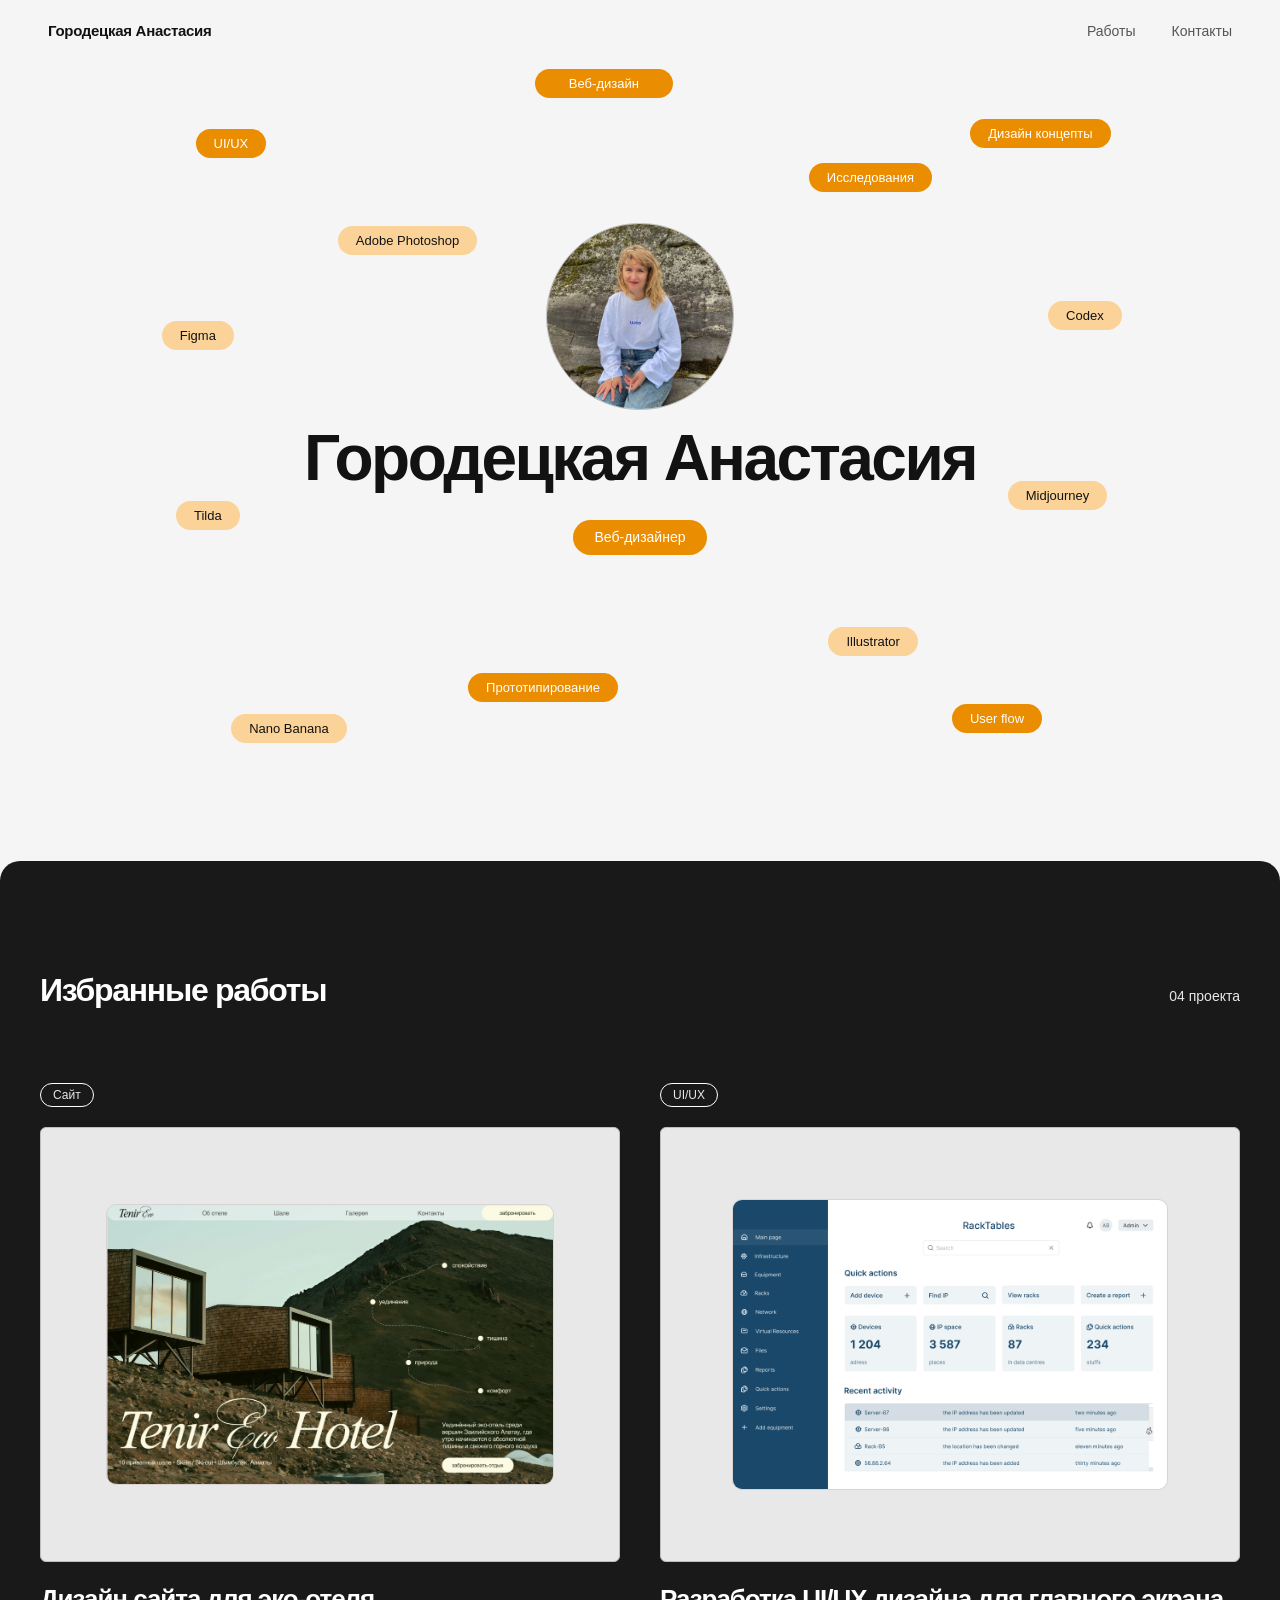
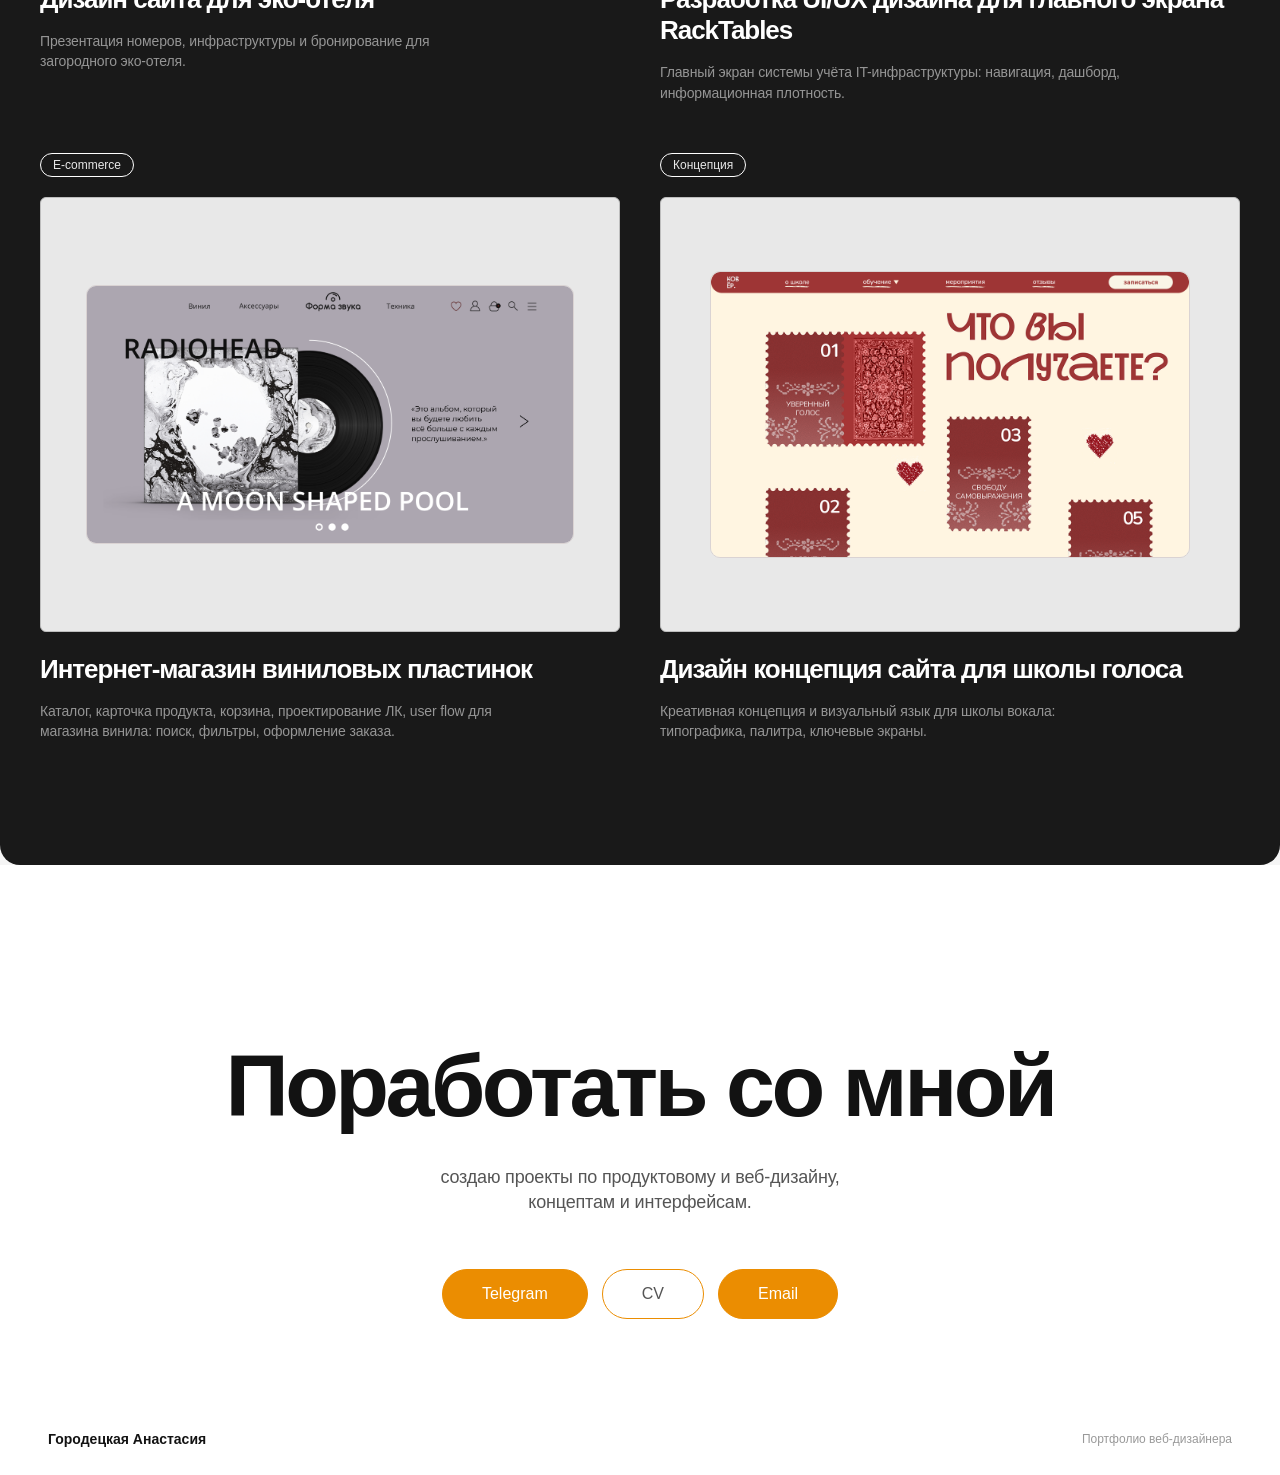
==== index.html @ a7605917 "Add files via upload" ====
<!doctype html>
<html lang="ru">
<head>
<meta charset="utf-8"><meta name="viewport" content="width=device-width,initial-scale=1">
<title>Городецкая Анастасия — веб-дизайнер</title>
<meta name="description" content="Портфолио Анастасии Городецкой: веб-дизайн, UI/UX, концепции сайтов и интерфейсов.">
<meta name="theme-color" content="#f5f5f5">
<link rel="stylesheet" href="styles.css"><script src="script.js" defer></script>
</head>
<body>
<a class="skip" href="#works">К работам</a>
<header><a class="brand" href="#home">Городецкая Анастасия</a><nav aria-label="Основная навигация"><a href="#works">Работы</a><a href="#contacts">Контакты</a></nav></header>
<main>
<section class="hero" id="home" aria-labelledby="name">
<div class="hero-background"><picture><source media="(max-width:640px)" srcset="assets/hero-mobile.svg"><img src="assets/029bd.svg" alt=""></picture></div>
<div class="skills" aria-label="Навыки и инструменты">
<span style="--x:15.28%;--y:8.5%">UI/UX</span><span style="--x:63.19%;--y:12.75%">Исследования</span><span style="--x:75.8%;--y:7.25%">Дизайн концепты</span><span style="--x:41.77%;--y:1.04%;--w:138.48px">Веб-дизайн</span>
<span class="light" style="--x:12.64%;--y:32.5%">Figma</span><span class="light" style="--x:13.75%;--y:55%">Tilda</span><span class="light" style="--x:81.88%;--y:30%">Codex</span><span class="light" style="--x:78.73%;--y:52.5%">Midjourney</span><span class="light" style="--x:18.06%;--y:81.63%">Nano Banana</span><span style="--x:36.57%;--y:76.5%">Прототипирование</span><span style="--x:74.37%;--y:80.38%">User flow</span><span class="light" style="--x:26.39%;--y:20.63%">Adobe Photoshop</span><span class="light" style="--x:64.72%;--y:70.75%">Illustrator</span>
</div>
<div class="intro"><img class="portrait" src="assets/0575a.png" alt="Анастасия Городецкая" width="187" height="187" fetchpriority="high"><h1 id="name">Городецкая Анастасия</h1><span class="role">Веб-дизайнер</span></div>
</section>
<section class="works" id="works" aria-labelledby="works-title"><div class="container">
<div class="section-heading reveal"><h2 id="works-title">Избранные работы</h2><span>04 проекта</span></div>
<div class="projects">
<article class="project reveal"><span class="category">Сайт</span><a class="cover" href="eco-hotel.html" aria-label="Открыть кейс: Дизайн сайта для эко-отеля"><div class="mockup hotel" data-node-id="11:5"><img src="assets/cf2d6.png" alt="Дизайн сайта Tenir Eco Hotel" loading="lazy"></div></a><h3><a href="eco-hotel.html">Дизайн сайта для эко-отеля</a></h3><p>Презентация номеров, инфраструктуры и бронирование для загородного эко-отеля.</p></article>
<article class="project reveal"><span class="category">UI/UX</span><a class="cover" href="racktables.html" aria-label="Кейс RackTables"><div class="mockup rack" data-node-id="5:6418"><img src="assets/fdb57.png" alt="Интерфейс системы RackTables" loading="lazy"></div></a><h3><a href="racktables.html">Разработка UI/UX дизайна для главного экрана RackTables</a></h3><p>Главный экран системы учёта IT-инфраструктуры: навигация, дашборд, информационная плотность.</p></article>
<article class="project reveal"><span class="category">E-commerce</span><div class="cover"><div class="mockup vinyl" data-node-id="14:7"><img src="assets/27bcb.png" alt="Интернет-магазин винила, альбом Radiohead" loading="lazy"></div></div><h3>Интернет-магазин виниловых пластинок</h3><p>Каталог, карточка продукта, корзина, проектирование ЛК, user flow для магазина винила: поиск, фильтры, оформление заказа.</p></article>
<article class="project reveal"><span class="category">Концепция</span><div class="cover"><div class="mockup voice" data-node-id="9:4"><img src="assets/086f3.png" alt="Концепция сайта школы вокала" loading="lazy"></div></div><h3>Дизайн концепция сайта для школы голоса</h3><p>Креативная концепция и визуальный язык для школы вокала: типографика, палитра, ключевые экраны.</p></article>
</div></div></section>
<section class="contact" id="contacts" aria-labelledby="contact-title"><div class="reveal"><h2 id="contact-title">Поработать со мной</h2><p>создаю проекты по продуктовому и веб-дизайну,<br> концептам и интерфейсам.</p><div class="contact-buttons"><a class="button" href="https://t.me/anastasieeeeeeee" target="_blank" rel="noopener noreferrer"><span>Telegram</span></a><button class="button outline" disabled title="Резюме скоро появится" aria-label="CV — скоро появится">CV</button><a class="button" href="mailto:gorodeckayaanastasiya@gmail.com"><span>Email</span></a></div></div></section>
</main>
<footer><a class="brand" href="#home">Городецкая Анастасия</a><span>Портфолио веб-дизайнера</span></footer>
</body></html>
---- styles.css ----
:root{--accent:#eb8d01;--ink:#121212;--ease:cubic-bezier(.22,1,.36,1)}*{box-sizing:border-box}html{scroll-behavior:smooth;scroll-padding-top:25px}body{margin:0;background:#f5f5f5;color:var(--ink);font-family:Arial,sans-serif;-webkit-font-smoothing:antialiased}a{color:inherit;text-decoration:none}button{font:inherit}header{height:61px;display:flex;align-items:center;justify-content:space-between;padding:0 48px}header .brand{font-size:15px;letter-spacing:-.3px}.brand{font-weight:700}nav{display:flex;gap:36px;color:#555;font-size:14px}nav a{position:relative;padding:8px 0}nav a:after{content:"";position:absolute;bottom:2px;left:0;width:100%;height:1px;background:var(--accent);transform:scaleX(0);transform-origin:left;transition:transform .35s var(--ease)}nav a:hover:after,nav a:focus-visible:after{transform:scaleX(1)}:focus-visible{outline:2px solid var(--accent);outline-offset:6px}.skip{position:fixed;top:-80px;left:20px;padding:12px;background:white;z-index:10}.skip:focus{top:10px}.hero{height:800px;position:relative;overflow:hidden;max-width:1920px;margin:auto}.hero-background{position:absolute;inset:0;overflow:hidden;pointer-events:none}.hero-background img{display:block;position:absolute;left:50%;transform:translateX(-50%)}.skills span{position:absolute;left:var(--x);top:var(--y);min-width:var(--w,auto);text-align:center;padding:8px 18px;border-radius:999px;background:var(--accent);color:white;font-size:13px;line-height:13px;white-space:nowrap;transition:transform .4s var(--ease)}.skills span:hover{transform:translateY(-5px) rotate(-3deg)}.skills .light{background:#fbd398;color:var(--ink)}.intro{position:absolute;top:161.86px;left:0;width:100%;text-align:center}.portrait{display:block;width:187.14px;height:187.14px;border:1px solid #bdbdbd;object-fit:cover;border-radius:50%;margin:auto}.intro h1{font-size:64px;line-height:72px;letter-spacing:-2.56px;margin:12px 20px 26px}.role{display:inline-block;background:var(--accent);color:white;padding:9px 22px;border-radius:999px;font-size:14px;line-height:17px}.works{position:relative;background:#191919;color:#fff;border-radius:20px;padding:110px 0 123px}.container{width:calc(100% - 80px);max-width:1200px;margin:auto}.section-heading{display:flex;justify-content:space-between;align-items:baseline;margin-bottom:73px}.section-heading h2{font-size:32px;line-height:39px;letter-spacing:-1.28px;margin:0}.section-heading>span{font-size:14px;color:#e8e8e8}.projects{display:grid;grid-template-columns:repeat(2,minmax(0,1fr));gap:50px 40px}.category{display:table;border:1px solid white;border-radius:999px;padding:4px 12px;font-size:12px;line-height:14px;margin-bottom:20px;color:#e8e8e8}.cover{aspect-ratio:4/3;background:#e8e8e8;border:1px solid #bdbdbd;border-radius:6px;display:flex;align-items:center;justify-content:center;overflow:hidden}.mockup{position:relative;overflow:hidden;border:1px solid #dad3d3;border-radius:10px;transition:transform .85s var(--ease);flex-shrink:0}.mockup img{display:block;width:100%;height:100%;object-fit:cover}.hotel{width:77.6274%;aspect-ratio:450.239/281.359}.hotel img{position:absolute;width:152.93%;height:123.21%;left:-26.39%;top:-11.58%;max-width:none}.rack{width:75.312%;aspect-ratio:436.81/291.207}.vinyl{width:84.491%;aspect-ratio:490.049/260.339}.voice{width:83.0265%;aspect-ratio:481.554/288.932}.project:hover .mockup{transform:scale(1.065)}.project h3{font-size:26px;line-height:31.2px;letter-spacing:-1.04px;margin:22px 0 16px}.project p{max-width:466.3px;font-size:14px;line-height:20.3px;letter-spacing:-.14px;color:rgba(232,232,232,.6);margin:0}.contact{background:white;text-align:center;padding:181px 24px 84px}.contact h2{font-size:88px;line-height:.9;letter-spacing:-3.52px;margin:0 0 40px}.contact p{font-size:18px;line-height:25.2px;letter-spacing:-.18px;color:#555;margin:0}.contact-buttons{display:flex;justify-content:center;gap:14px;margin-top:54px}.button{height:50px;border:1px solid var(--accent);background:var(--accent);color:#fff;display:inline-flex;align-items:center;justify-content:center;border-radius:999px;padding:0 39px;font-size:16px;transition:background .3s,transform .3s,box-shadow .3s}.button span{position:relative;display:block;line-height:20px;overflow:hidden}.button:hover{background:#ce7900;box-shadow:0 5px 16px #eb8d0129}.button:active{transform:scale(.97)}.button.outline{background:transparent;color:#555}.button:disabled{cursor:not-allowed;box-shadow:none;transform:none}footer{background:#fff;display:flex;justify-content:space-between;align-items:center;padding:28px 48px;font-size:14px}footer>span{font-size:12px;color:#999}.reveal{transition:opacity .85s var(--ease),transform .85s var(--ease)}.reveal.is-waiting{opacity:0;transform:translateY(28px)}
@media(min-width:1500px){.hero{height:850px}.intro{top:190px}}
@media(max-width:1000px){.intro h1{font-size:52px}.skills span{padding:7px 12px;font-size:11px}.skills span:nth-child(12){left:20%;top:17%}.skills span:nth-child(3){left:auto;right:5%}.contact h2{font-size:66px}.project h3{font-size:23px;line-height:1.2}.container{width:calc(100% - 64px)}}
@media(max-width:640px){header{padding:0 20px;height:72px;gap:18px}header .brand{font-size:12px;max-width:125px}nav{gap:18px;font-size:12px}.hero{height:650px}.intro{top:180px}.portrait{width:142px;height:142px}.intro h1{font-size:39px;line-height:1.05;letter-spacing:-1.6px;margin:20px auto 22px;max-width:340px}.skills{position:absolute;inset:0}.skills span{font-size:10px;padding:7px 11px;min-width:0}.skills span:nth-child(1){left:6%;top:5%}.skills span:nth-child(2){left:59%;top:15%}.skills span:nth-child(3){right:5%;top:5%}.skills span:nth-child(4){left:34%;top:0}.skills span:nth-child(5){left:5%;top:33%}.skills span:nth-child(6){left:6%;top:61%}.skills span:nth-child(7){left:auto;right:5%;top:31%}.skills span:nth-child(8){left:auto;right:4%;top:64%}.skills span:nth-child(9){left:6%;top:84%}.skills span:nth-child(10){left:31%;top:76%}.skills span:nth-child(11){left:auto;right:6%;top:87%}.skills span:nth-child(12){left:10%;top:17%}.skills span:nth-child(13){left:44%;top:92%}.container{width:calc(100% - 40px)}.works{padding:64px 0 70px;border-radius:16px}.section-heading{margin-bottom:40px;gap:12px}.section-heading h2{font-size:26px;line-height:1.1;letter-spacing:-1px}.section-heading>span{font-size:11px;white-space:nowrap}.projects{grid-template-columns:1fr;gap:42px}.project h3{font-size:23px;letter-spacing:-.75px;margin:18px 0 12px}.category{margin-bottom:16px}.contact{padding:100px 20px 70px}.contact h2{font-size:47px;line-height:1;letter-spacing:-2px;margin-bottom:28px}.contact p{font-size:16px;line-height:1.5}.contact p br{display:none}.contact-buttons{gap:10px;margin-top:32px}.button{padding:0 25px}footer{padding:24px 20px;gap:20px;align-items:flex-start}footer .brand{font-size:12px}footer>span{font-size:11px;text-align:right}}
@media(prefers-reduced-motion:reduce){html{scroll-behavior:auto}*,*:after{transition:none!important;animation:none!important}.reveal.is-waiting{opacity:1;transform:none}}
@media(max-width:640px){.skills span:nth-child(6){top:70%}.skills span:nth-child(8){top:83%}.skills span:nth-child(11){top:92%}.skills span:nth-child(13){left:40%;top:88%}.contact-buttons .button{padding-inline:22px}}

/* Mobile: balanced decorative badges around the central portrait. */
@media(max-width:640px){
  .hero{height:720px;display:block;padding:0;isolation:isolate}
  .hero-background{z-index:0}
  .skills{display:block;position:absolute;inset:0;z-index:1}
  .hero .skills span:nth-child(n){position:absolute;inset:auto;left:var(--mobile-x);top:var(--mobile-y);min-width:0;width:112px;height:26px;padding:0 5px;display:flex;align-items:center;justify-content:center;font-family:Arial,sans-serif;font-size:10px;font-weight:400;line-height:14px;letter-spacing:0;transform:translateX(-50%)}
  .hero .skills span:nth-child(1){--mobile-x:22%;--mobile-y:68px}
  .hero .skills span:nth-child(2){--mobile-x:78%;--mobile-y:68px}
  .hero .skills span:nth-child(3){--mobile-x:78%;--mobile-y:126px}
  .hero .skills span:nth-child(4){--mobile-x:50%;--mobile-y:24px}
  .hero .skills span:nth-child(5){--mobile-x:20%;--mobile-y:180px}
  .hero .skills span:nth-child(6){--mobile-x:20%;--mobile-y:504px}
  .hero .skills span:nth-child(7){--mobile-x:80%;--mobile-y:180px}
  .hero .skills span:nth-child(8){--mobile-x:80%;--mobile-y:504px}
  .hero .skills span:nth-child(9){--mobile-x:22%;--mobile-y:570px}
  .hero .skills span:nth-child(10){--mobile-x:50%;--mobile-y:620px}
  .hero .skills span:nth-child(11){--mobile-x:78%;--mobile-y:570px}
  .hero .skills span:nth-child(12){--mobile-x:22%;--mobile-y:126px}
  .hero .skills span:nth-child(13){--mobile-x:50%;--mobile-y:668px}
  .hero .intro{position:absolute;z-index:2;top:226px;left:0;width:100%;margin:0}
  .hero .intro h1{margin:18px auto 20px;font-size:clamp(30px,9.5vw,39px)}
  .hero .role{display:inline-flex;align-items:center;justify-content:center;width:min(160px,calc((100% - 44px)/2));height:34px;padding:0 6px;font-size:12px;font-weight:400;line-height:16px;letter-spacing:0}
}
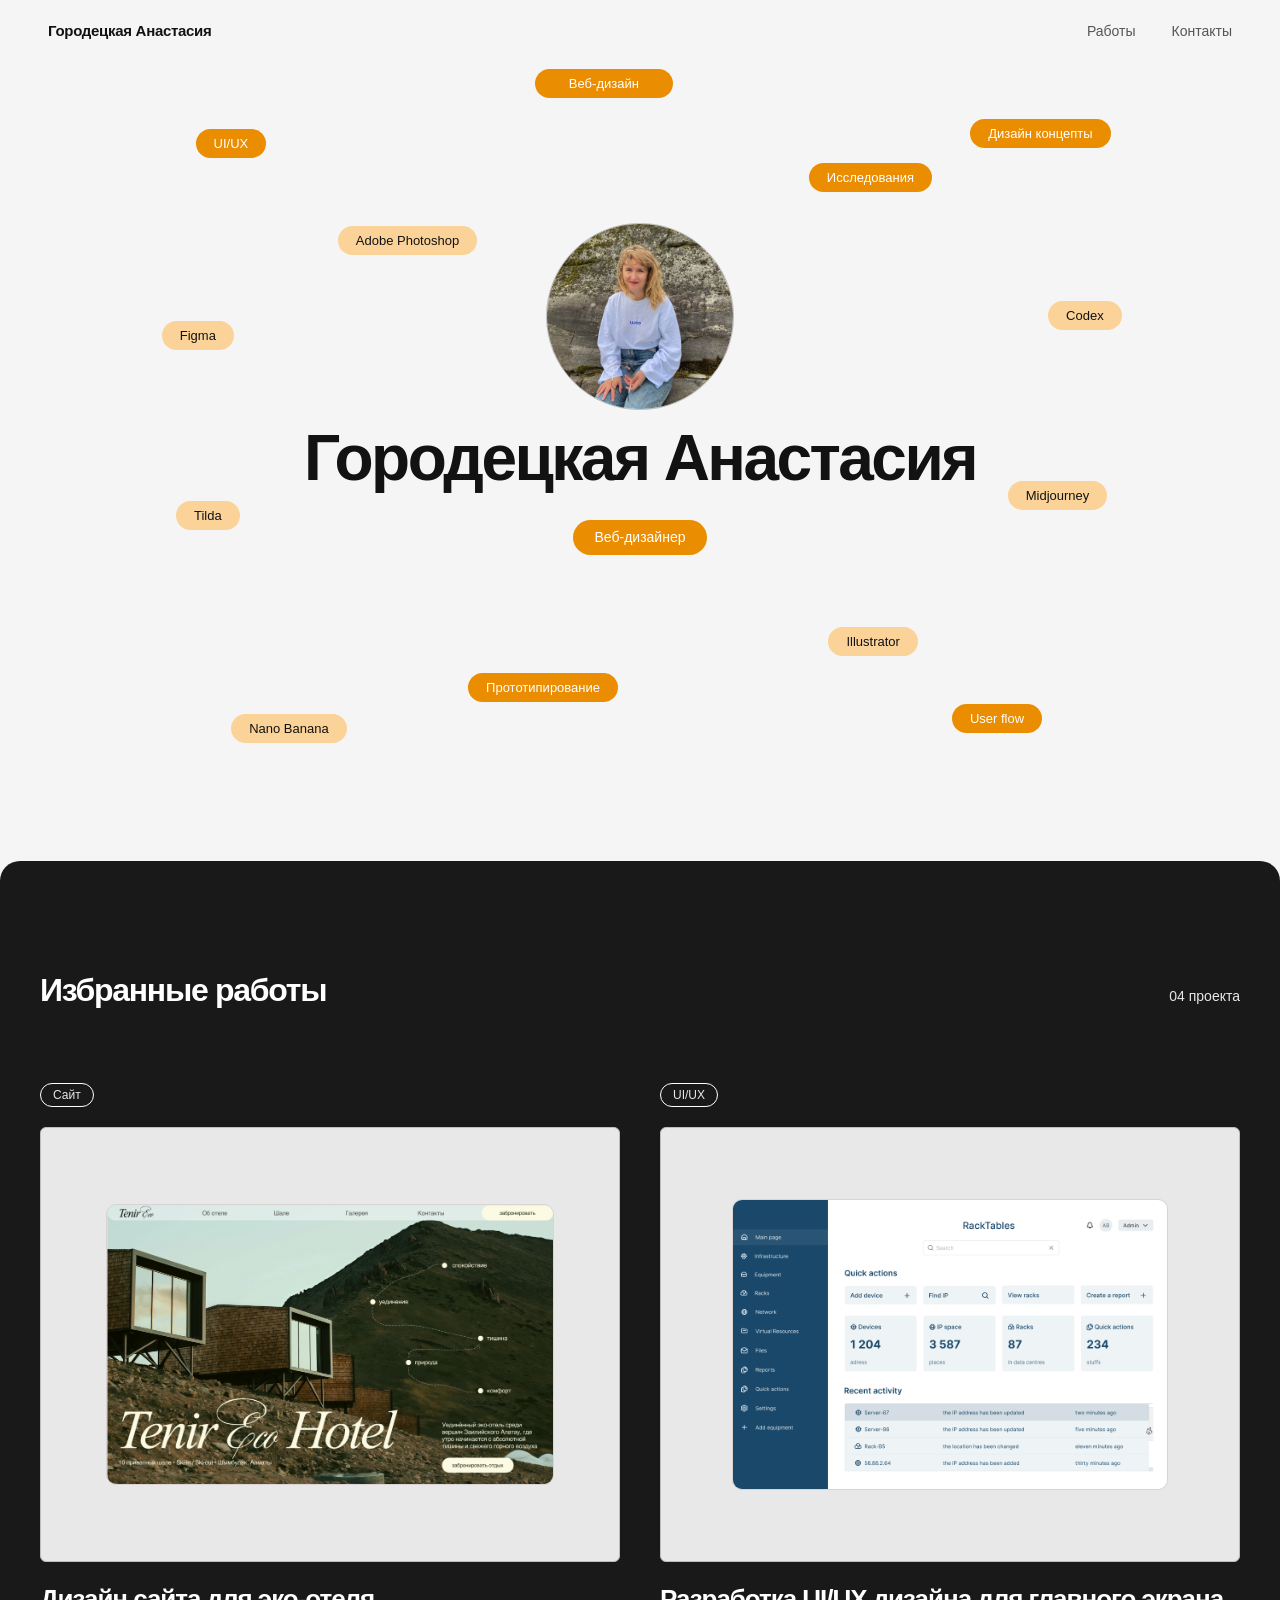
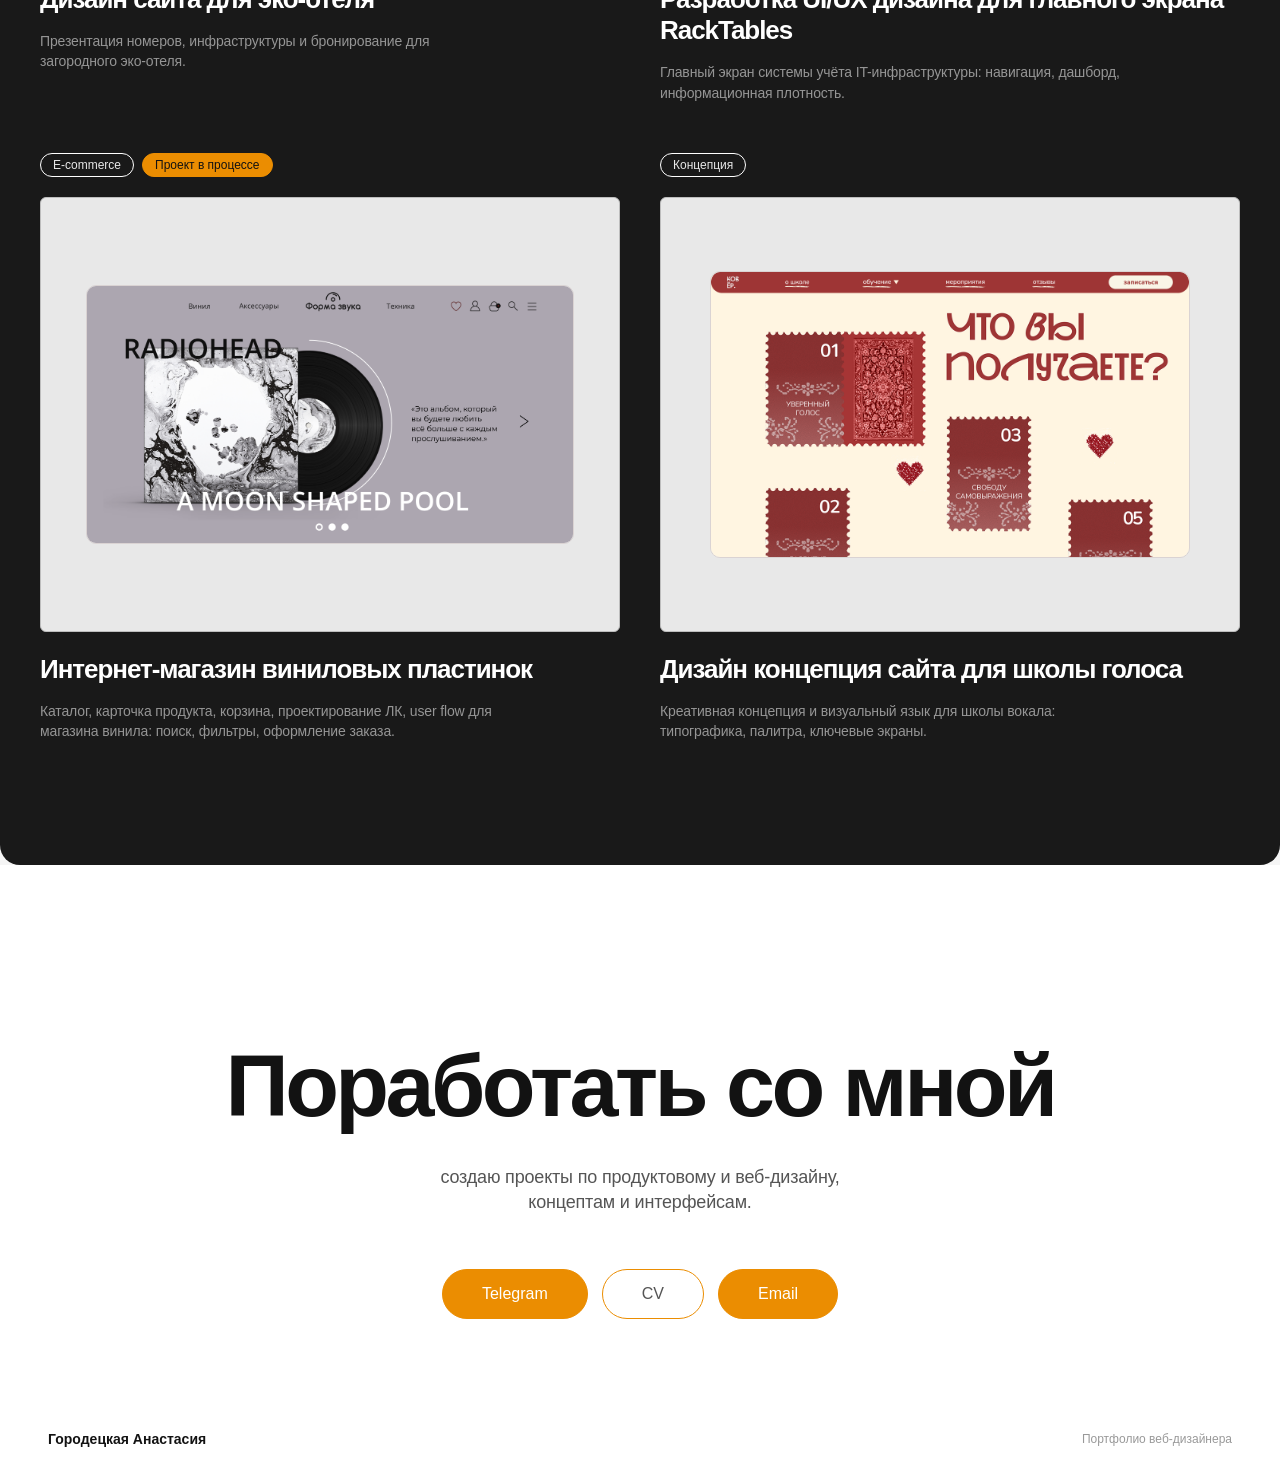
==== commit 61f0debc: "Add files via upload" ====
--- a/index.html
+++ b/index.html
@@ -24,7 +24,7 @@
 <div class="projects">
 <article class="project reveal"><span class="category">Сайт</span><a class="cover" href="eco-hotel.html" aria-label="Открыть кейс: Дизайн сайта для эко-отеля"><div class="mockup hotel" data-node-id="11:5"><img src="assets/cf2d6.png" alt="Дизайн сайта Tenir Eco Hotel" loading="lazy"></div></a><h3><a href="eco-hotel.html">Дизайн сайта для эко-отеля</a></h3><p>Презентация номеров, инфраструктуры и бронирование для загородного эко-отеля.</p></article>
 <article class="project reveal"><span class="category">UI/UX</span><a class="cover" href="racktables.html" aria-label="Кейс RackTables"><div class="mockup rack" data-node-id="5:6418"><img src="assets/fdb57.png" alt="Интерфейс системы RackTables" loading="lazy"></div></a><h3><a href="racktables.html">Разработка UI/UX дизайна для главного экрана RackTables</a></h3><p>Главный экран системы учёта IT-инфраструктуры: навигация, дашборд, информационная плотность.</p></article>
-<article class="project reveal"><span class="category">E-commerce</span><div class="cover"><div class="mockup vinyl" data-node-id="14:7"><img src="assets/27bcb.png" alt="Интернет-магазин винила, альбом Radiohead" loading="lazy"></div></div><h3>Интернет-магазин виниловых пластинок</h3><p>Каталог, карточка продукта, корзина, проектирование ЛК, user flow для магазина винила: поиск, фильтры, оформление заказа.</p></article>
+<article class="project reveal"><div class="project-labels"><span class="category">E-commerce</span><span class="project-status">Проект в процессе</span></div><div class="cover"><div class="mockup vinyl" data-node-id="14:7"><img src="assets/27bcb.png" alt="Интернет-магазин винила, альбом Radiohead" loading="lazy"></div></div><h3>Интернет-магазин виниловых пластинок</h3><p>Каталог, карточка продукта, корзина, проектирование ЛК, user flow для магазина винила: поиск, фильтры, оформление заказа.</p></article>
 <article class="project reveal"><span class="category">Концепция</span><div class="cover"><div class="mockup voice" data-node-id="9:4"><img src="assets/086f3.png" alt="Концепция сайта школы вокала" loading="lazy"></div></div><h3>Дизайн концепция сайта для школы голоса</h3><p>Креативная концепция и визуальный язык для школы вокала: типографика, палитра, ключевые экраны.</p></article>
 </div></div></section>
 <section class="contact" id="contacts" aria-labelledby="contact-title"><div class="reveal"><h2 id="contact-title">Поработать со мной</h2><p>создаю проекты по продуктовому и веб-дизайну,<br> концептам и интерфейсам.</p><div class="contact-buttons"><a class="button" href="https://t.me/anastasieeeeeeee" target="_blank" rel="noopener noreferrer"><span>Telegram</span></a><button class="button outline" disabled title="Резюме скоро появится" aria-label="CV — скоро появится">CV</button><a class="button" href="mailto:gorodeckayaanastasiya@gmail.com"><span>Email</span></a></div></div></section>
--- a/styles.css
+++ b/styles.css
@@ -5,26 +5,37 @@
 @media(prefers-reduced-motion:reduce){html{scroll-behavior:auto}*,*:after{transition:none!important;animation:none!important}.reveal.is-waiting{opacity:1;transform:none}}
 @media(max-width:640px){.skills span:nth-child(6){top:70%}.skills span:nth-child(8){top:83%}.skills span:nth-child(11){top:92%}.skills span:nth-child(13){left:40%;top:88%}.contact-buttons .button{padding-inline:22px}}
 
-/* Mobile: balanced decorative badges around the central portrait. */
+/* Mobile hero — Figma frame 17:9, 402 × 609. */
 @media(max-width:640px){
-  .hero{height:720px;display:block;padding:0;isolation:isolate}
+  header{height:43.314px;padding:0 16px;align-items:flex-start;gap:12px}
+  header .brand{max-width:none;white-space:nowrap;font-size:12px;line-height:15px;letter-spacing:-.24px;margin-top:29.181px}
+  header nav{gap:16px;font-size:12px;line-height:15px;letter-spacing:-.12px;margin-top:29.181px}
+  header nav a{padding:0}
+  .hero{--u:calc(min(100vw,402px) / 402);height:calc(565.686 * var(--u));display:block;padding:0;isolation:isolate}
   .hero-background{z-index:0}
+  .hero-background picture{display:block;position:absolute;left:50%;width:400.523px;height:508.935px;transform:translateX(-50%) scale(calc(min(100vw,402px) / 402px));transform-origin:top center}
+  .hero-background img{position:static;transform:none}
   .skills{display:block;position:absolute;inset:0;z-index:1}
-  .hero .skills span:nth-child(n){position:absolute;inset:auto;left:var(--mobile-x);top:var(--mobile-y);min-width:0;width:112px;height:26px;padding:0 5px;display:flex;align-items:center;justify-content:center;font-family:Arial,sans-serif;font-size:10px;font-weight:400;line-height:14px;letter-spacing:0;transform:translateX(-50%)}
-  .hero .skills span:nth-child(1){--mobile-x:22%;--mobile-y:68px}
-  .hero .skills span:nth-child(2){--mobile-x:78%;--mobile-y:68px}
-  .hero .skills span:nth-child(3){--mobile-x:78%;--mobile-y:126px}
-  .hero .skills span:nth-child(4){--mobile-x:50%;--mobile-y:24px}
-  .hero .skills span:nth-child(5){--mobile-x:20%;--mobile-y:180px}
-  .hero .skills span:nth-child(6){--mobile-x:20%;--mobile-y:504px}
-  .hero .skills span:nth-child(7){--mobile-x:80%;--mobile-y:180px}
-  .hero .skills span:nth-child(8){--mobile-x:80%;--mobile-y:504px}
-  .hero .skills span:nth-child(9){--mobile-x:22%;--mobile-y:570px}
-  .hero .skills span:nth-child(10){--mobile-x:50%;--mobile-y:620px}
-  .hero .skills span:nth-child(11){--mobile-x:78%;--mobile-y:570px}
-  .hero .skills span:nth-child(12){--mobile-x:22%;--mobile-y:126px}
-  .hero .skills span:nth-child(13){--mobile-x:50%;--mobile-y:668px}
-  .hero .intro{position:absolute;z-index:2;top:226px;left:0;width:100%;margin:0}
-  .hero .intro h1{margin:18px auto 20px;font-size:clamp(30px,9.5vw,39px)}
-  .hero .role{display:inline-flex;align-items:center;justify-content:center;width:min(160px,calc((100% - 44px)/2));height:34px;padding:0 6px;font-size:12px;font-weight:400;line-height:16px;letter-spacing:0}
+  .hero .skills span:nth-child(n){position:absolute;inset:auto;left:calc(50% + (var(--mx) - 201) * var(--u));top:calc((var(--my) - 43.314) * var(--u));min-width:0;width:calc(var(--mw) * var(--u));height:calc(var(--mh) * var(--u));padding:0;display:flex;align-items:center;justify-content:center;font-family:Arial,sans-serif;font-size:calc(10 * var(--u));font-weight:400;line-height:calc(13 * var(--u));letter-spacing:calc(-.1 * var(--u));transform:none}
+  .hero .skills span:nth-child(1){--mx:26.37;--my:333.037;--mw:44.036;--mh:22.935}
+  .hero .skills span:nth-child(2){--mx:300.782;--my:529.659;--mw:85.218;--mh:24.517}
+  .hero .skills span:nth-child(3){--mx:255.309;--my:98.864;--mw:101.307;--mh:22.935}
+  .hero .skills span:nth-child(4){--mx:24.866;--my:169.113;--mw:79.14;--mh:22.935}
+  .hero .skills span:nth-child(5){--mx:186.886;--my:552.249;--mw:45.22;--mh:24.517}
+  .hero .skills span:nth-child(6){--mx:28.926;--my:451.3;--mw:35.51;--mh:22.935}
+  .hero .skills span:nth-child(7){--mx:327.232;--my:451.3;--mw:46.673;--mh:22.935}
+  .hero .skills span:nth-child(8){--mx:309.948;--my:243.074;--mw:66.311;--mh:24.517}
+  .hero .skills span:nth-child(9){--mx:303.449;--my:166.631;--mw:79.885;--mh:22.935}
+  .hero .skills span:nth-child(10){--mx:17.351;--my:529.659;--mw:108.795;--mh:24.517}
+  .hero .skills span:nth-child(11){--mx:327.232;--my:329.436;--mw:58.768;--mh:22.935}
+  .hero .skills span:nth-child(12){--mx:57.161;--my:79.883;--mw:111.823;--mh:24.517}
+  .hero .skills span:nth-child(13){--mx:16;--my:237.933;--mw:58.353;--mh:22.935}
+  .hero .intro{position:absolute;z-index:2;top:calc(101.9 * var(--u));left:50%;width:calc(244.104 * var(--u));height:calc(365 * var(--u));transform:translateX(-50%);margin:0}
+  .hero .portrait{position:absolute;top:calc(4.547 * var(--u));left:50%;transform:translateX(-50%);width:calc(187.142 * var(--u));height:calc(187.142 * var(--u));margin:0}
+  .hero .intro h1{position:absolute;top:calc(215.689 * var(--u));left:0;width:100%;max-width:none;height:calc(86.396 * var(--u));margin:0;font-size:calc(40 * var(--u));line-height:calc(46 * var(--u));letter-spacing:calc(-.8 * var(--u))}
+  .hero .role{position:absolute;top:calc(326.086 * var(--u));left:50%;transform:translateX(-50%);display:flex;align-items:center;justify-content:center;width:calc(122.005 * var(--u));height:calc(34.367 * var(--u));padding:0;font-size:calc(12 * var(--u));font-weight:400;line-height:calc(16.8 * var(--u));letter-spacing:calc(-.12 * var(--u));white-space:nowrap}
 }
+
+/* Project progress label */
+.project-labels{display:flex;flex-wrap:wrap;align-items:center;gap:8px;margin-bottom:20px}.project-labels .category{margin-bottom:0}.project-status{display:inline-flex;align-items:center;padding:4px 12px;border:1px solid var(--accent);border-radius:999px;background:var(--accent);color:#121212;font-size:12px;line-height:14px;white-space:nowrap}
+@media(max-width:640px){.project-labels{margin-bottom:16px}}
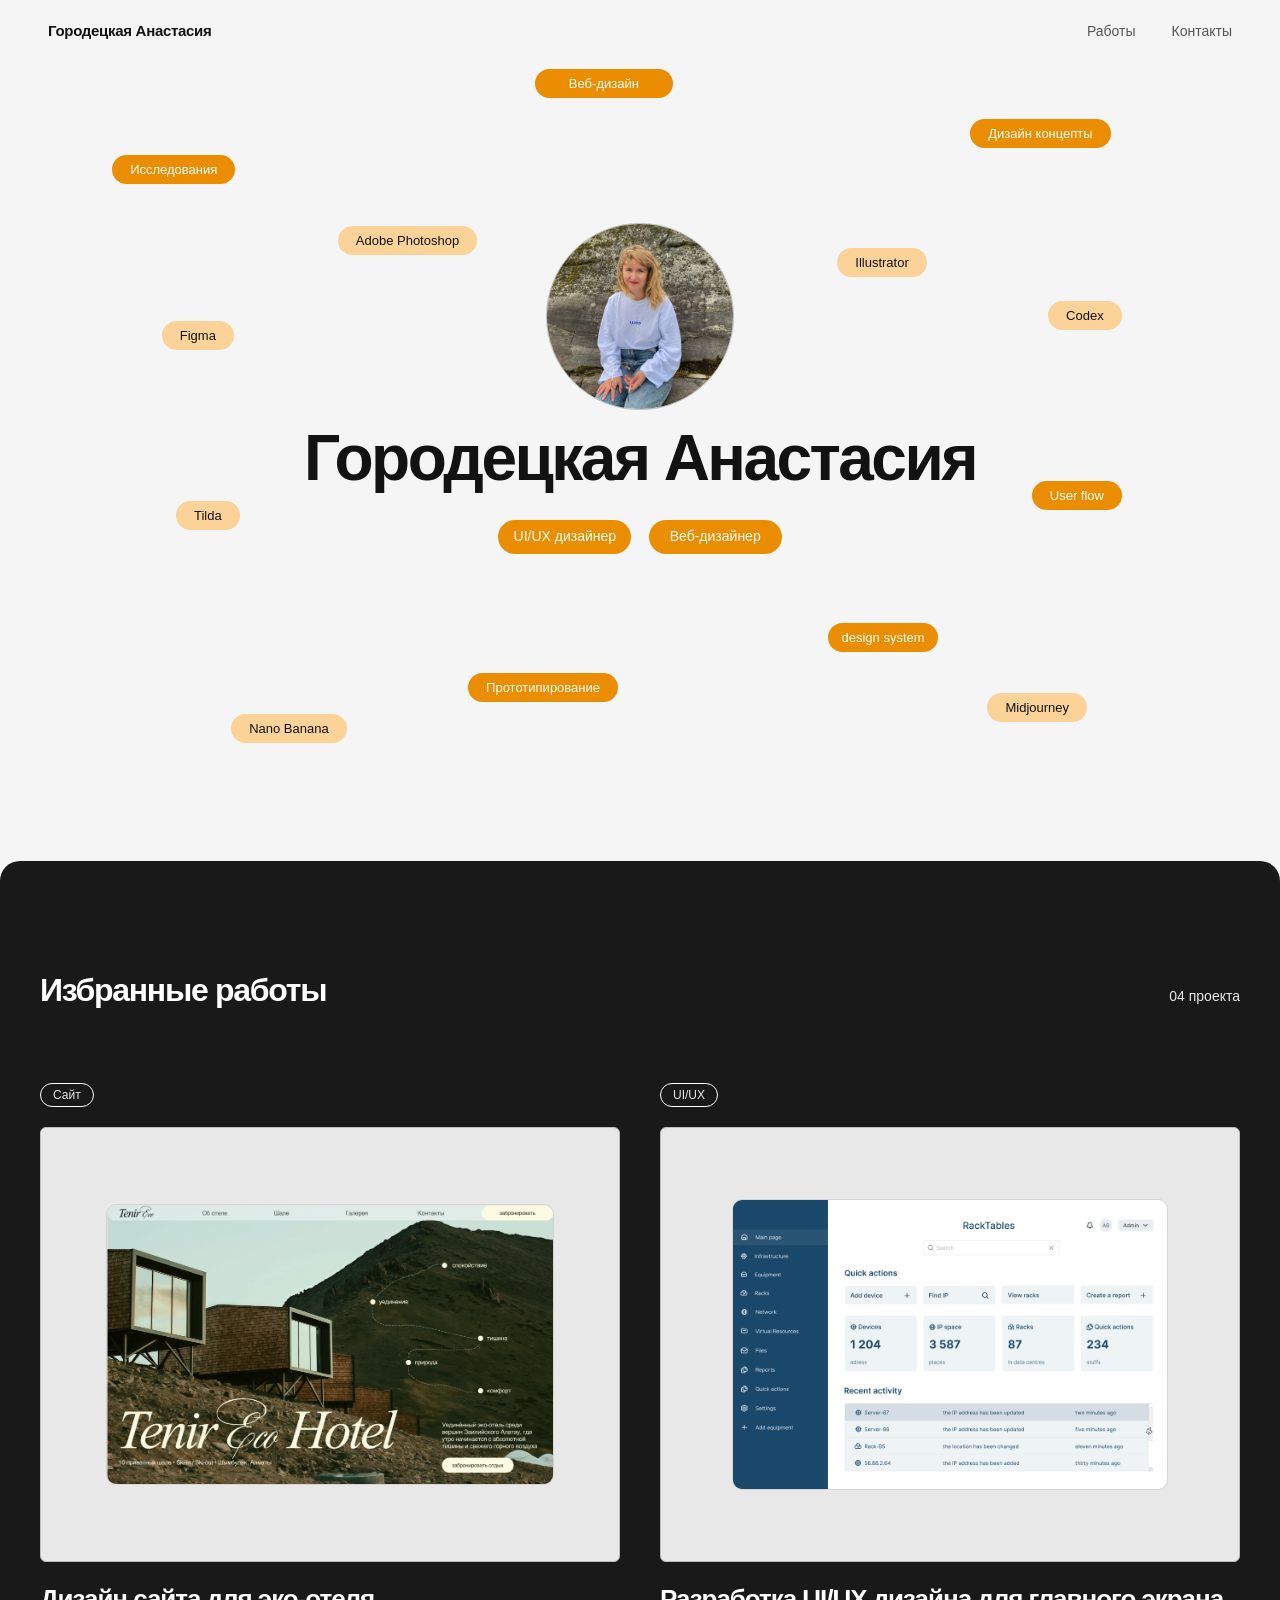
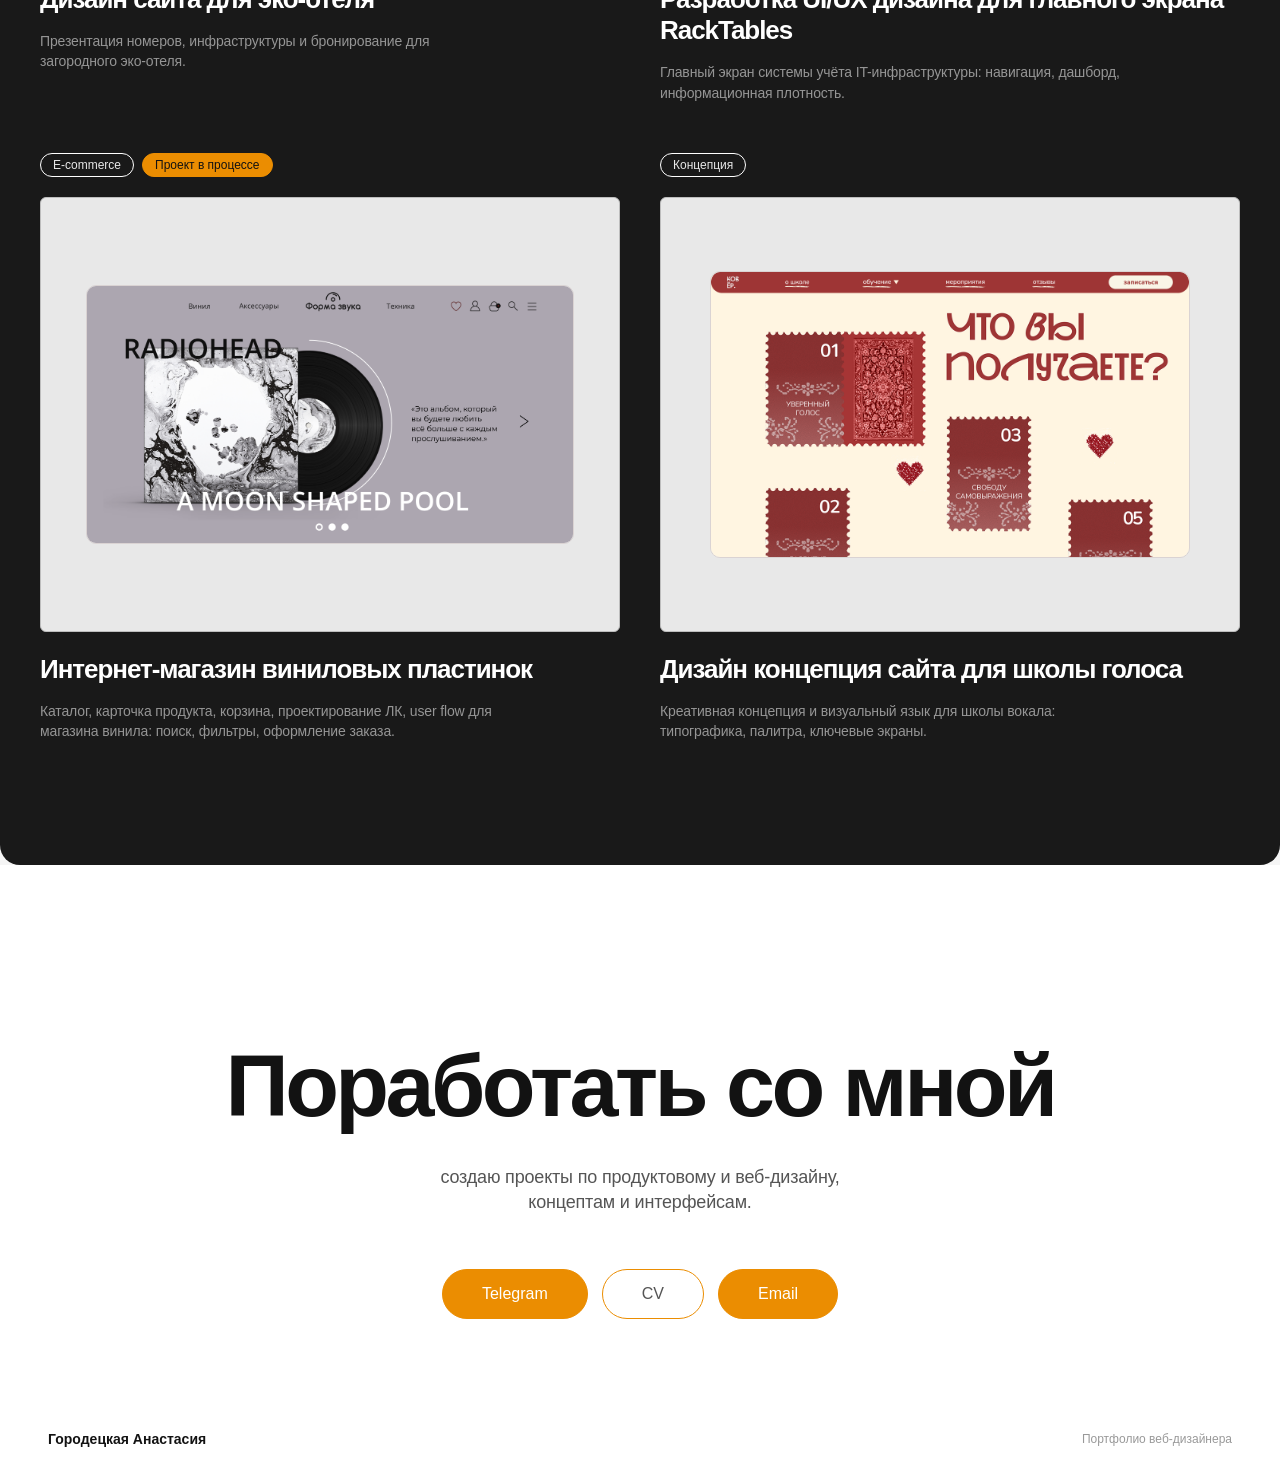
==== commit af19de68: "Add files via upload" ====
--- a/index.html
+++ b/index.html
@@ -5,7 +5,11 @@
 <title>Городецкая Анастасия — веб-дизайнер</title>
 <meta name="description" content="Портфолио Анастасии Городецкой: веб-дизайн, UI/UX, концепции сайтов и интерфейсов.">
 <meta name="theme-color" content="#f5f5f5">
-<link rel="stylesheet" href="styles.css"><script src="script.js" defer></script>
+<link rel="stylesheet" href="styles.css?v=20261023-hero"><script src="script.js" defer></script>
+<style id="project-status-style">
+.project-labels{display:flex;flex-wrap:wrap;align-items:center;gap:8px;margin-bottom:20px}.project-labels .category{margin-bottom:0}.project-status{display:inline-flex;align-items:center;padding:4px 12px;border:1px solid var(--accent);border-radius:999px;background:var(--accent);color:#121212;font-size:12px;line-height:14px;white-space:nowrap}
+@media(max-width:640px){.project-labels{margin-bottom:16px}}
+</style>
 </head>
 <body>
 <a class="skip" href="#works">К работам</a>
@@ -15,9 +19,9 @@
 <div class="hero-background"><picture><source media="(max-width:640px)" srcset="assets/hero-mobile.svg"><img src="assets/029bd.svg" alt=""></picture></div>
 <div class="skills" aria-label="Навыки и инструменты">
 <span style="--x:15.28%;--y:8.5%">UI/UX</span><span style="--x:63.19%;--y:12.75%">Исследования</span><span style="--x:75.8%;--y:7.25%">Дизайн концепты</span><span style="--x:41.77%;--y:1.04%;--w:138.48px">Веб-дизайн</span>
-<span class="light" style="--x:12.64%;--y:32.5%">Figma</span><span class="light" style="--x:13.75%;--y:55%">Tilda</span><span class="light" style="--x:81.88%;--y:30%">Codex</span><span class="light" style="--x:78.73%;--y:52.5%">Midjourney</span><span class="light" style="--x:18.06%;--y:81.63%">Nano Banana</span><span style="--x:36.57%;--y:76.5%">Прототипирование</span><span style="--x:74.37%;--y:80.38%">User flow</span><span class="light" style="--x:26.39%;--y:20.63%">Adobe Photoshop</span><span class="light" style="--x:64.72%;--y:70.75%">Illustrator</span>
+<span class="light" style="--x:12.64%;--y:32.5%">Figma</span><span class="light" style="--x:13.75%;--y:55%">Tilda</span><span class="light" style="--x:81.88%;--y:30%">Codex</span><span class="light" style="--x:78.73%;--y:52.5%">Midjourney</span><span class="light" style="--x:18.06%;--y:81.63%">Nano Banana</span><span style="--x:36.57%;--y:76.5%">Прототипирование</span><span style="--x:74.37%;--y:80.38%">User flow</span><span class="light" style="--x:26.39%;--y:20.63%">Adobe Photoshop</span><span class="light" style="--x:64.72%;--y:70.75%">Illustrator</span><span class="design-system" style="--x:64.6795%;--y:70.2399%;--w:110.313px">design system</span>
 </div>
-<div class="intro"><img class="portrait" src="assets/0575a.png" alt="Анастасия Городецкая" width="187" height="187" fetchpriority="high"><h1 id="name">Городецкая Анастасия</h1><span class="role">Веб-дизайнер</span></div>
+<div class="intro"><img class="portrait" src="assets/0575a.png" alt="Анастасия Городецкая" width="187" height="187" fetchpriority="high"><h1 id="name">Городецкая Анастасия</h1><div class="roles"><span class="role role-ui">UI/UX дизайнер</span><span class="role role-web">Веб-дизайнер</span></div></div>
 </section>
 <section class="works" id="works" aria-labelledby="works-title"><div class="container">
 <div class="section-heading reveal"><h2 id="works-title">Избранные работы</h2><span>04 проекта</span></div>
@@ -25,7 +29,7 @@
 <article class="project reveal"><span class="category">Сайт</span><a class="cover" href="eco-hotel.html" aria-label="Открыть кейс: Дизайн сайта для эко-отеля"><div class="mockup hotel" data-node-id="11:5"><img src="assets/cf2d6.png" alt="Дизайн сайта Tenir Eco Hotel" loading="lazy"></div></a><h3><a href="eco-hotel.html">Дизайн сайта для эко-отеля</a></h3><p>Презентация номеров, инфраструктуры и бронирование для загородного эко-отеля.</p></article>
 <article class="project reveal"><span class="category">UI/UX</span><a class="cover" href="racktables.html" aria-label="Кейс RackTables"><div class="mockup rack" data-node-id="5:6418"><img src="assets/fdb57.png" alt="Интерфейс системы RackTables" loading="lazy"></div></a><h3><a href="racktables.html">Разработка UI/UX дизайна для главного экрана RackTables</a></h3><p>Главный экран системы учёта IT-инфраструктуры: навигация, дашборд, информационная плотность.</p></article>
 <article class="project reveal"><div class="project-labels"><span class="category">E-commerce</span><span class="project-status">Проект в процессе</span></div><div class="cover"><div class="mockup vinyl" data-node-id="14:7"><img src="assets/27bcb.png" alt="Интернет-магазин винила, альбом Radiohead" loading="lazy"></div></div><h3>Интернет-магазин виниловых пластинок</h3><p>Каталог, карточка продукта, корзина, проектирование ЛК, user flow для магазина винила: поиск, фильтры, оформление заказа.</p></article>
-<article class="project reveal"><span class="category">Концепция</span><div class="cover"><div class="mockup voice" data-node-id="9:4"><img src="assets/086f3.png" alt="Концепция сайта школы вокала" loading="lazy"></div></div><h3>Дизайн концепция сайта для школы голоса</h3><p>Креативная концепция и визуальный язык для школы вокала: типографика, палитра, ключевые экраны.</p></article>
+<article class="project reveal"><span class="category">Концепция</span><a class="cover" href="voice-school.html" aria-label="Открыть кейс школы голоса"><div class="mockup voice" data-node-id="9:4"><img src="assets/086f3.png" alt="Концепция сайта школы вокала" loading="lazy"></div></a><h3><a href="voice-school.html">Дизайн концепция сайта для школы голоса</a></h3><p>Креативная концепция и визуальный язык для школы вокала: типографика, палитра, ключевые экраны.</p></article>
 </div></div></section>
 <section class="contact" id="contacts" aria-labelledby="contact-title"><div class="reveal"><h2 id="contact-title">Поработать со мной</h2><p>создаю проекты по продуктовому и веб-дизайну,<br> концептам и интерфейсам.</p><div class="contact-buttons"><a class="button" href="https://t.me/anastasieeeeeeee" target="_blank" rel="noopener noreferrer"><span>Telegram</span></a><button class="button outline" disabled title="Резюме скоро появится" aria-label="CV — скоро появится">CV</button><a class="button" href="mailto:gorodeckayaanastasiya@gmail.com"><span>Email</span></a></div></div></section>
 </main>
--- a/styles.css
+++ b/styles.css
@@ -39,3 +39,31 @@
 /* Project progress label */
 .project-labels{display:flex;flex-wrap:wrap;align-items:center;gap:8px;margin-bottom:20px}.project-labels .category{margin-bottom:0}.project-status{display:inline-flex;align-items:center;padding:4px 12px;border:1px solid var(--accent);border-radius:999px;background:var(--accent);color:#121212;font-size:12px;line-height:14px;white-space:nowrap}
 @media(max-width:640px){.project-labels{margin-bottom:16px}}
+
+/* Updated portfolio hero — Figma desktop 1:158 and mobile 17:9. */
+.hero .intro{pointer-events:none}
+.hero .role{pointer-events:auto}
+.roles{display:flex;justify-content:center;gap:17.13px}
+.hero .role{width:133.3px;height:34px;padding:0;display:inline-flex;align-items:center;justify-content:center;white-space:nowrap}
+.hero .skills span,.hero .role{transition:translate .4s var(--ease),rotate .4s var(--ease),box-shadow .4s var(--ease)}
+.hero .skills span:hover{transform:none}
+@media(hover:hover){.hero .skills span:hover,.hero .role:hover{translate:0 -5px;rotate:-3deg;box-shadow:0 6px 15px #eb8d0129}}
+@media(min-width:641px){
+ .hero .skills span:first-child{display:none}
+ .hero .skills span:nth-child(2){left:8.7602%;top:11.7113%}
+ .hero .skills span:nth-child(8){left:77.1437%;top:79%}
+ .hero .skills span:nth-child(11){left:80.6083%;top:52.5%}
+ .hero .skills span:nth-child(13){left:65.4146%;top:23.375%}
+}
+@media(max-width:640px){
+ .hero .skills span.design-system{display:none}
+ .hero .intro{top:calc(88.84 * var(--u));height:calc(402.9 * var(--u))}
+ .hero .portrait{top:0}
+ .hero .intro h1{top:calc(207.142 * var(--u))}
+ .roles{position:absolute;top:calc(313.538 * var(--u));left:0;width:100%;display:flex;flex-direction:column;align-items:center;gap:calc(20 * var(--u))}
+ .hero .roles .role{position:static;transform:none;width:calc(122.005 * var(--u));height:calc(34.367 * var(--u));flex-shrink:0}
+ .hero .roles .role-ui{width:calc(133.3 * var(--u));height:calc(34 * var(--u));font-size:calc(14 * var(--u))}
+}
+@media(prefers-reduced-motion:reduce){.hero .skills span:hover,.hero .role:hover{translate:none;rotate:none}}
+
+@media(min-width:641px){.hero .skills span.design-system{width:110.313px;padding-inline:4px}}
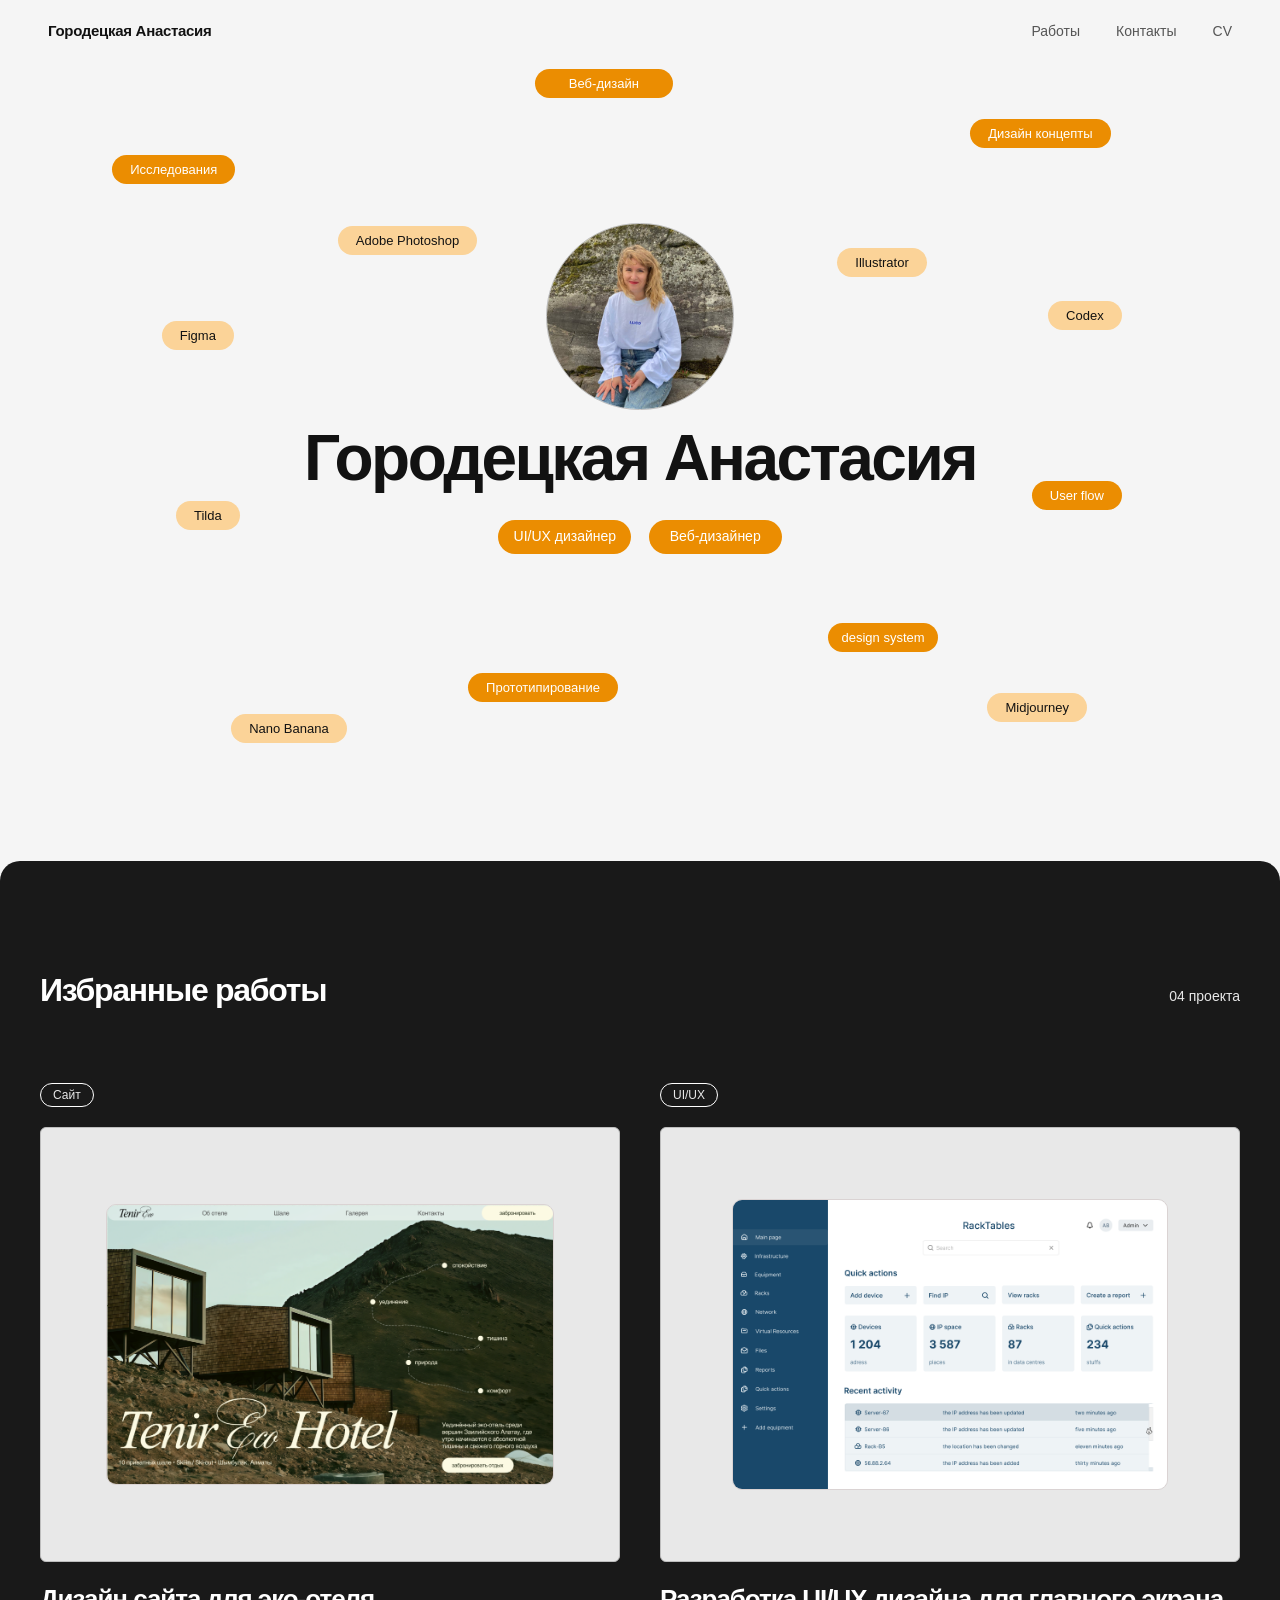
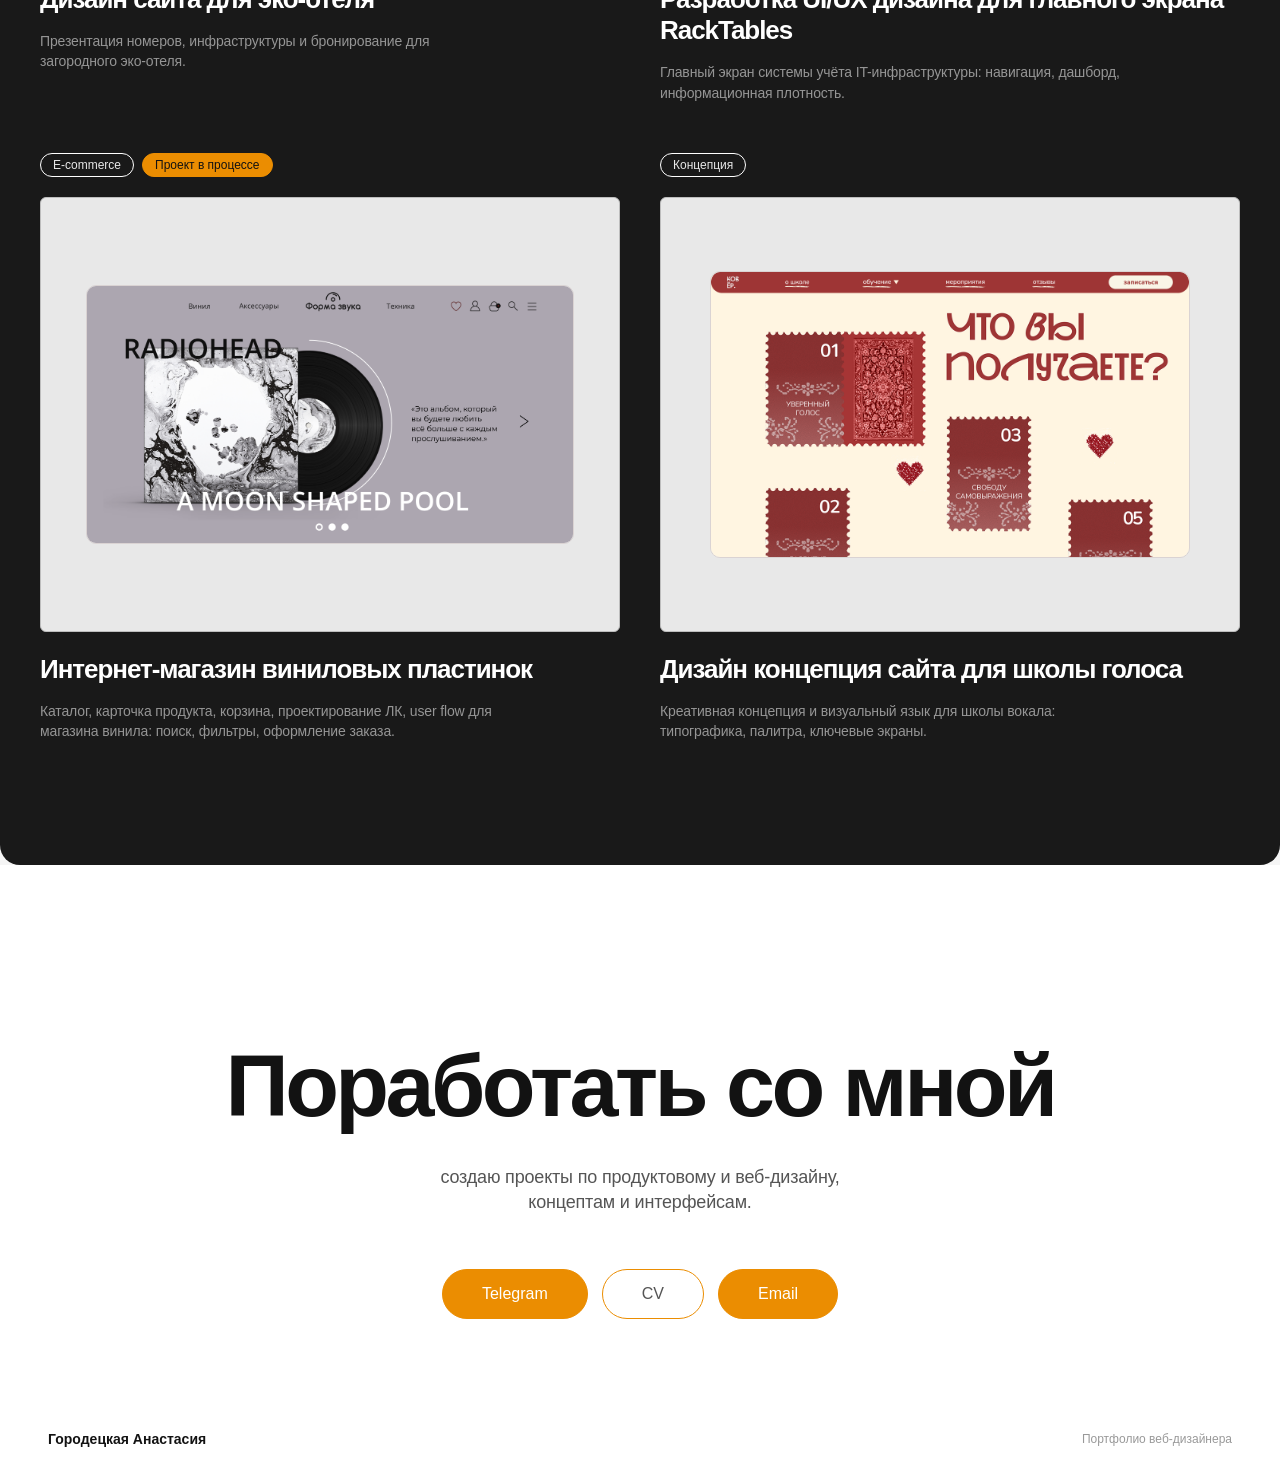
==== commit f880911d: "Add files via upload" ====
--- a/index.html
+++ b/index.html
@@ -5,7 +5,7 @@
 <title>Городецкая Анастасия — веб-дизайнер</title>
 <meta name="description" content="Портфолио Анастасии Городецкой: веб-дизайн, UI/UX, концепции сайтов и интерфейсов.">
 <meta name="theme-color" content="#f5f5f5">
-<link rel="stylesheet" href="styles.css?v=20261023-hero"><script src="script.js" defer></script>
+<link rel="stylesheet" href="styles.css?v=20261023-mobile2"><script src="script.js" defer></script>
 <style id="project-status-style">
 .project-labels{display:flex;flex-wrap:wrap;align-items:center;gap:8px;margin-bottom:20px}.project-labels .category{margin-bottom:0}.project-status{display:inline-flex;align-items:center;padding:4px 12px;border:1px solid var(--accent);border-radius:999px;background:var(--accent);color:#121212;font-size:12px;line-height:14px;white-space:nowrap}
 @media(max-width:640px){.project-labels{margin-bottom:16px}}
@@ -13,7 +13,7 @@
 </head>
 <body>
 <a class="skip" href="#works">К работам</a>
-<header><a class="brand" href="#home">Городецкая Анастасия</a><nav aria-label="Основная навигация"><a href="#works">Работы</a><a href="#contacts">Контакты</a></nav></header>
+<header><a class="brand" href="#home">Городецкая Анастасия</a><nav aria-label="Основная навигация"><a href="#works">Работы</a><a href="#contacts">Контакты</a><a href="cv.html" aria-label="CV — резюме">CV</a></nav></header>
 <main>
 <section class="hero" id="home" aria-labelledby="name">
 <div class="hero-background"><picture><source media="(max-width:640px)" srcset="assets/hero-mobile.svg"><img src="assets/029bd.svg" alt=""></picture></div>
@@ -31,7 +31,7 @@
 <article class="project reveal"><div class="project-labels"><span class="category">E-commerce</span><span class="project-status">Проект в процессе</span></div><div class="cover"><div class="mockup vinyl" data-node-id="14:7"><img src="assets/27bcb.png" alt="Интернет-магазин винила, альбом Radiohead" loading="lazy"></div></div><h3>Интернет-магазин виниловых пластинок</h3><p>Каталог, карточка продукта, корзина, проектирование ЛК, user flow для магазина винила: поиск, фильтры, оформление заказа.</p></article>
 <article class="project reveal"><span class="category">Концепция</span><a class="cover" href="voice-school.html" aria-label="Открыть кейс школы голоса"><div class="mockup voice" data-node-id="9:4"><img src="assets/086f3.png" alt="Концепция сайта школы вокала" loading="lazy"></div></a><h3><a href="voice-school.html">Дизайн концепция сайта для школы голоса</a></h3><p>Креативная концепция и визуальный язык для школы вокала: типографика, палитра, ключевые экраны.</p></article>
 </div></div></section>
-<section class="contact" id="contacts" aria-labelledby="contact-title"><div class="reveal"><h2 id="contact-title">Поработать со мной</h2><p>создаю проекты по продуктовому и веб-дизайну,<br> концептам и интерфейсам.</p><div class="contact-buttons"><a class="button" href="https://t.me/anastasieeeeeeee" target="_blank" rel="noopener noreferrer"><span>Telegram</span></a><button class="button outline" disabled title="Резюме скоро появится" aria-label="CV — скоро появится">CV</button><a class="button" href="mailto:gorodeckayaanastasiya@gmail.com"><span>Email</span></a></div></div></section>
+<section class="contact" id="contacts" aria-labelledby="contact-title"><div class="reveal"><h2 id="contact-title">Поработать со мной</h2><p>создаю проекты по продуктовому и веб-дизайну,<br> концептам и интерфейсам.</p><div class="contact-buttons"><a class="button" href="https://t.me/anastasieeeeeeee" target="_blank" rel="noopener noreferrer"><span>Telegram</span></a><a class="button outline" href="cv.html" aria-label="CV — резюме">CV</a><a class="button" href="mailto:gorodeckayaanastasiya@gmail.com"><span>Email</span></a></div></div></section>
 </main>
 <footer><a class="brand" href="#home">Городецкая Анастасия</a><span>Портфолио веб-дизайнера</span></footer>
 </body></html>
--- a/styles.css
+++ b/styles.css
@@ -67,3 +67,18 @@
 @media(prefers-reduced-motion:reduce){.hero .skills span:hover,.hero .role:hover{translate:none;rotate:none}}
 
 @media(min-width:641px){.hero .skills span.design-system{width:110.313px;padding-inline:4px}}
+
+@media(max-width:380px){header{padding-inline:12px;gap:8px}header .brand{font-size:10px}header nav{gap:10px;font-size:11px}}
+
+/* Mobile hero positions from updated Figma 17:9. */
+@media(max-width:640px){
+ .hero .skills span:nth-child(1){display:none}
+ .hero .skills span:nth-child(5){--mx:25.18;--my:449.72}
+ .hero .skills span:nth-child(6){--mx:348.75;--my:330.44}
+ .hero .skills span:nth-child(10){--mx:16;--my:529.66}
+ .hero .skills span:nth-child(11){--mx:16;--my:330.44}
+ .hero .skills span:nth-child(12){--mx:38.92;--my:98.07}
+ .hero .intro{top:calc(87.457 * var(--u))}
+ .hero .roles .role-ui{width:calc(112 * var(--u));height:calc(31 * var(--u));font-size:calc(12 * var(--u))}
+ .hero .roles .role-web{width:calc(102 * var(--u));height:calc(30 * var(--u))}
+}
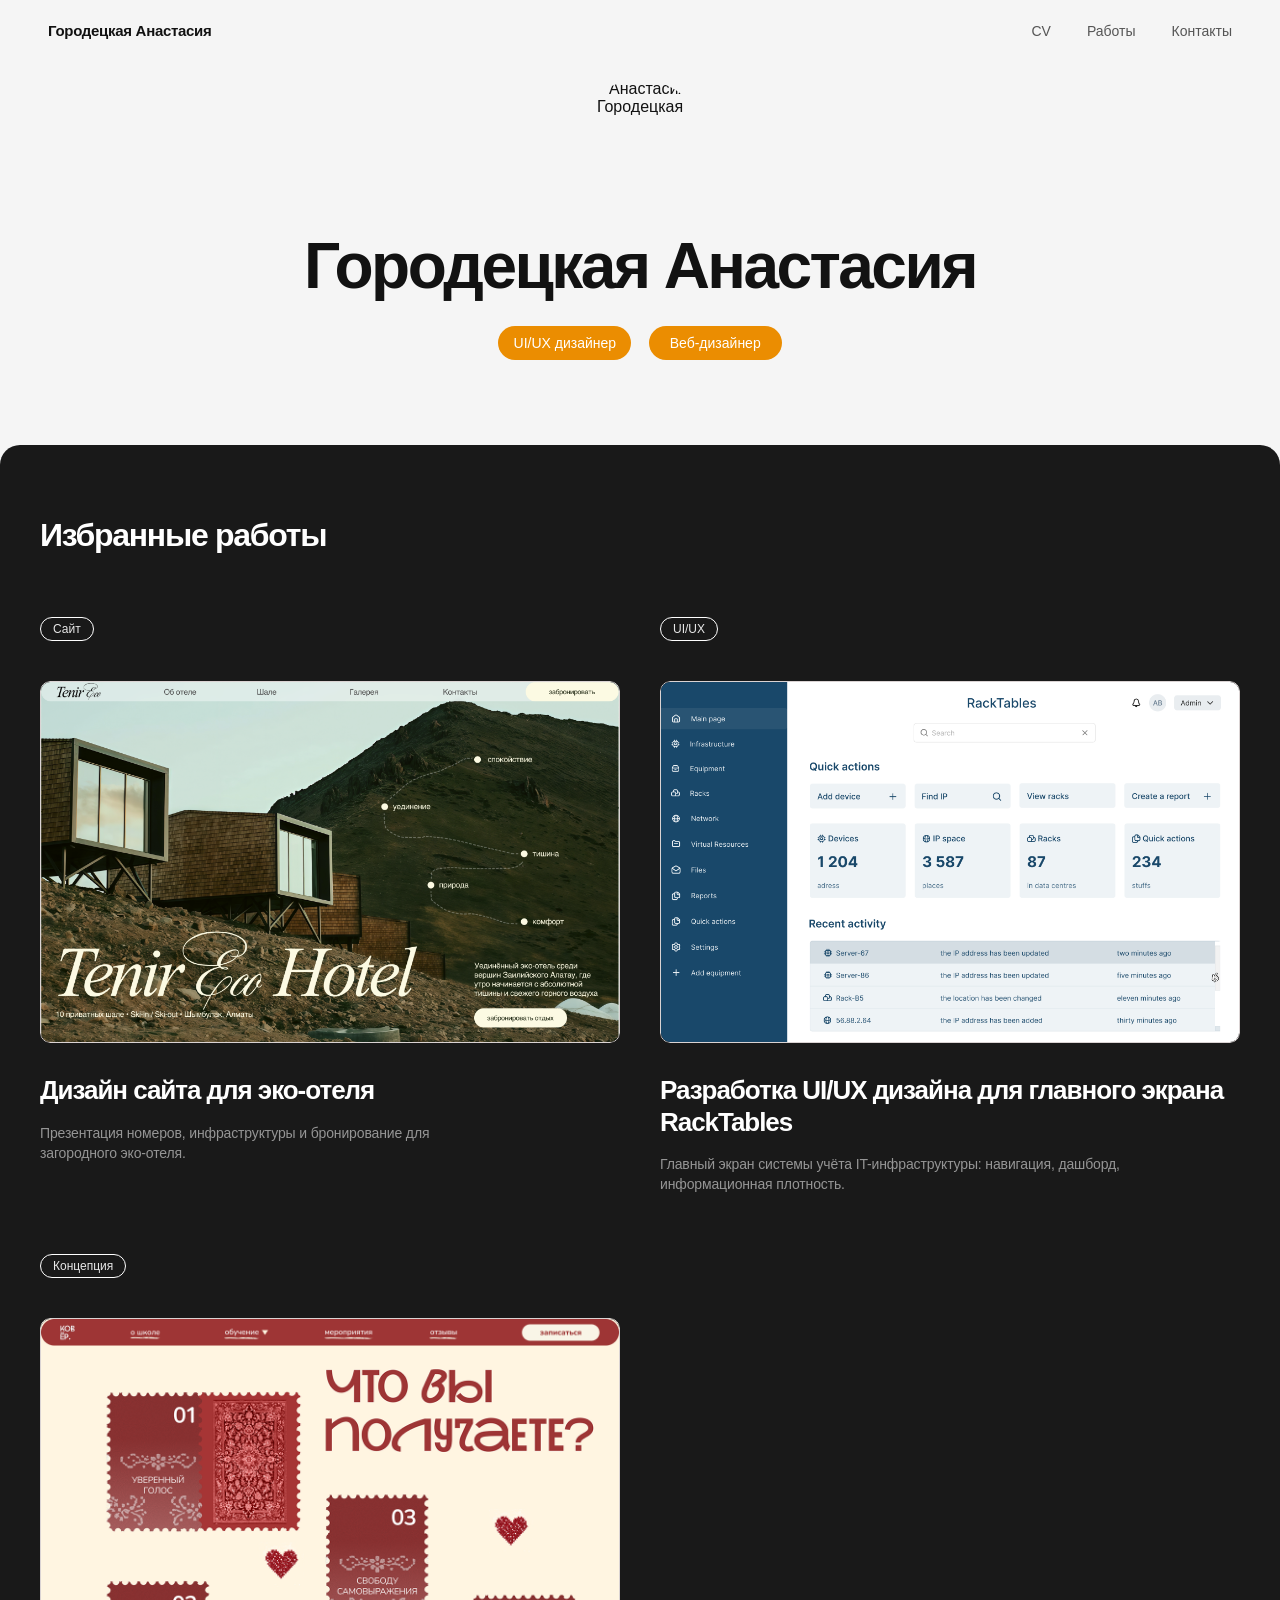
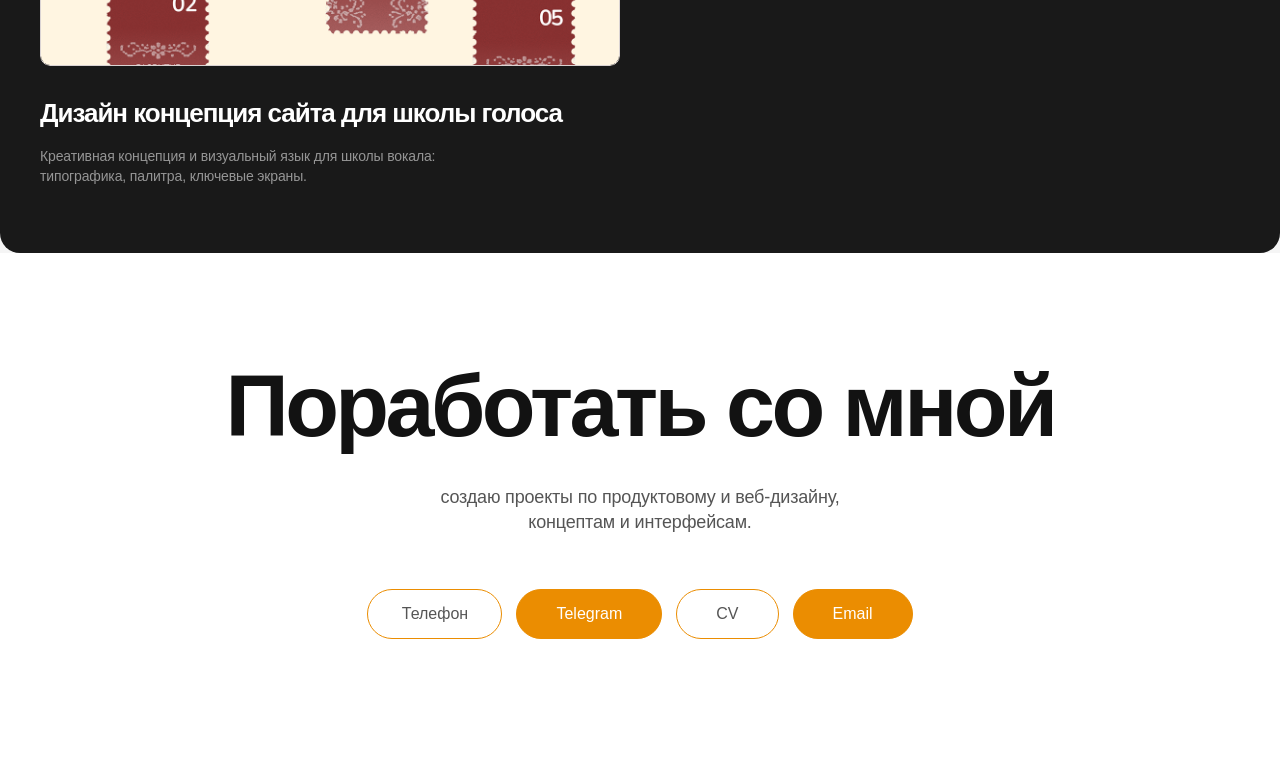
==== commit 4d431039: "Add files via upload" ====
--- a/index.html
+++ b/index.html
@@ -5,33 +5,27 @@
 <title>Городецкая Анастасия — веб-дизайнер</title>
 <meta name="description" content="Портфолио Анастасии Городецкой: веб-дизайн, UI/UX, концепции сайтов и интерфейсов.">
 <meta name="theme-color" content="#f5f5f5">
-<link rel="stylesheet" href="styles.css?v=20261023-mobile2"><script src="script.js" defer></script>
-<style id="project-status-style">
-.project-labels{display:flex;flex-wrap:wrap;align-items:center;gap:8px;margin-bottom:20px}.project-labels .category{margin-bottom:0}.project-status{display:inline-flex;align-items:center;padding:4px 12px;border:1px solid var(--accent);border-radius:999px;background:var(--accent);color:#121212;font-size:12px;line-height:14px;white-space:nowrap}
-@media(max-width:640px){.project-labels{margin-bottom:16px}}
-</style>
+<link rel="stylesheet" href="styles.css?v=20261103-2"><script src="script.js" defer></script>
+
 </head>
 <body>
 <a class="skip" href="#works">К работам</a>
-<header><a class="brand" href="#home">Городецкая Анастасия</a><nav aria-label="Основная навигация"><a href="#works">Работы</a><a href="#contacts">Контакты</a><a href="cv.html" aria-label="CV — резюме">CV</a></nav></header>
+<header><a class="brand" href="#home">Городецкая Анастасия</a><nav aria-label="Основная навигация"><a href="assets/Anastasia-Gorodetskaya-CV.pdf" download aria-label="Скачать CV в PDF">CV</a><a href="#works">Работы</a><a href="#contacts">Контакты</a></nav></header>
 <main>
 <section class="hero" id="home" aria-labelledby="name">
 <div class="hero-background"><picture><source media="(max-width:640px)" srcset="assets/hero-mobile.svg"><img src="assets/029bd.svg" alt=""></picture></div>
-<div class="skills" aria-label="Навыки и инструменты">
-<span style="--x:15.28%;--y:8.5%">UI/UX</span><span style="--x:63.19%;--y:12.75%">Исследования</span><span style="--x:75.8%;--y:7.25%">Дизайн концепты</span><span style="--x:41.77%;--y:1.04%;--w:138.48px">Веб-дизайн</span>
-<span class="light" style="--x:12.64%;--y:32.5%">Figma</span><span class="light" style="--x:13.75%;--y:55%">Tilda</span><span class="light" style="--x:81.88%;--y:30%">Codex</span><span class="light" style="--x:78.73%;--y:52.5%">Midjourney</span><span class="light" style="--x:18.06%;--y:81.63%">Nano Banana</span><span style="--x:36.57%;--y:76.5%">Прототипирование</span><span style="--x:74.37%;--y:80.38%">User flow</span><span class="light" style="--x:26.39%;--y:20.63%">Adobe Photoshop</span><span class="light" style="--x:64.72%;--y:70.75%">Illustrator</span><span class="design-system" style="--x:64.6795%;--y:70.2399%;--w:110.313px">design system</span>
-</div>
-<div class="intro"><img class="portrait" src="assets/0575a.png" alt="Анастасия Городецкая" width="187" height="187" fetchpriority="high"><h1 id="name">Городецкая Анастасия</h1><div class="roles"><span class="role role-ui">UI/UX дизайнер</span><span class="role role-web">Веб-дизайнер</span></div></div>
+
+<div class="intro"><picture><source media="(max-width:640px)" srcset="assets/0575a.png"><img class="portrait" src="assets/portrait-nov3.png" alt="Анастасия Городецкая" width="138" height="138" fetchpriority="high"></picture><h1 id="name">Городецкая Анастасия</h1><div class="roles"><span class="role role-ui">UI/UX дизайнер</span><span class="role role-web">Веб-дизайнер</span></div></div>
 </section>
 <section class="works" id="works" aria-labelledby="works-title"><div class="container">
-<div class="section-heading reveal"><h2 id="works-title">Избранные работы</h2><span>04 проекта</span></div>
+<div class="section-heading reveal"><h2 id="works-title">Избранные работы</h2></div>
 <div class="projects">
 <article class="project reveal"><span class="category">Сайт</span><a class="cover" href="eco-hotel.html" aria-label="Открыть кейс: Дизайн сайта для эко-отеля"><div class="mockup hotel" data-node-id="11:5"><img src="assets/cf2d6.png" alt="Дизайн сайта Tenir Eco Hotel" loading="lazy"></div></a><h3><a href="eco-hotel.html">Дизайн сайта для эко-отеля</a></h3><p>Презентация номеров, инфраструктуры и бронирование для загородного эко-отеля.</p></article>
 <article class="project reveal"><span class="category">UI/UX</span><a class="cover" href="racktables.html" aria-label="Кейс RackTables"><div class="mockup rack" data-node-id="5:6418"><img src="assets/fdb57.png" alt="Интерфейс системы RackTables" loading="lazy"></div></a><h3><a href="racktables.html">Разработка UI/UX дизайна для главного экрана RackTables</a></h3><p>Главный экран системы учёта IT-инфраструктуры: навигация, дашборд, информационная плотность.</p></article>
-<article class="project reveal"><div class="project-labels"><span class="category">E-commerce</span><span class="project-status">Проект в процессе</span></div><div class="cover"><div class="mockup vinyl" data-node-id="14:7"><img src="assets/27bcb.png" alt="Интернет-магазин винила, альбом Radiohead" loading="lazy"></div></div><h3>Интернет-магазин виниловых пластинок</h3><p>Каталог, карточка продукта, корзина, проектирование ЛК, user flow для магазина винила: поиск, фильтры, оформление заказа.</p></article>
+
 <article class="project reveal"><span class="category">Концепция</span><a class="cover" href="voice-school.html" aria-label="Открыть кейс школы голоса"><div class="mockup voice" data-node-id="9:4"><img src="assets/086f3.png" alt="Концепция сайта школы вокала" loading="lazy"></div></a><h3><a href="voice-school.html">Дизайн концепция сайта для школы голоса</a></h3><p>Креативная концепция и визуальный язык для школы вокала: типографика, палитра, ключевые экраны.</p></article>
 </div></div></section>
-<section class="contact" id="contacts" aria-labelledby="contact-title"><div class="reveal"><h2 id="contact-title">Поработать со мной</h2><p>создаю проекты по продуктовому и веб-дизайну,<br> концептам и интерфейсам.</p><div class="contact-buttons"><a class="button" href="https://t.me/anastasieeeeeeee" target="_blank" rel="noopener noreferrer"><span>Telegram</span></a><a class="button outline" href="cv.html" aria-label="CV — резюме">CV</a><a class="button" href="mailto:gorodeckayaanastasiya@gmail.com"><span>Email</span></a></div></div></section>
+<section class="contact" id="contacts" aria-labelledby="contact-title"><div class="reveal"><h2 id="contact-title">Поработать со мной</h2><p>создаю проекты по продуктовому и веб-дизайну,<br> концептам и интерфейсам.</p><div class="contact-buttons"><a class="button outline phone" href="tel:+79778153489" aria-label="Позвонить: 8 977 815-34-89"><span>Телефон</span></a><a class="button" href="https://t.me/anastasieeeeeeee" target="_blank" rel="noopener noreferrer"><span>Telegram</span></a><a class="button outline" href="assets/Anastasia-Gorodetskaya-CV.pdf" download aria-label="Скачать CV в PDF">CV</a><a class="button" href="mailto:gorodeckayaanastasiya@gmail.com"><span>Email</span></a></div></div></section>
 </main>
-<footer><a class="brand" href="#home">Городецкая Анастасия</a><span>Портфолио веб-дизайнера</span></footer>
+
 </body></html>
--- a/styles.css
+++ b/styles.css
@@ -1,84 +1,41 @@
 :root{--accent:#eb8d01;--ink:#121212;--ease:cubic-bezier(.22,1,.36,1)}*{box-sizing:border-box}html{scroll-behavior:smooth;scroll-padding-top:25px}body{margin:0;background:#f5f5f5;color:var(--ink);font-family:Arial,sans-serif;-webkit-font-smoothing:antialiased}a{color:inherit;text-decoration:none}button{font:inherit}header{height:61px;display:flex;align-items:center;justify-content:space-between;padding:0 48px}header .brand{font-size:15px;letter-spacing:-.3px}.brand{font-weight:700}nav{display:flex;gap:36px;color:#555;font-size:14px}nav a{position:relative;padding:8px 0}nav a:after{content:"";position:absolute;bottom:2px;left:0;width:100%;height:1px;background:var(--accent);transform:scaleX(0);transform-origin:left;transition:transform .35s var(--ease)}nav a:hover:after,nav a:focus-visible:after{transform:scaleX(1)}:focus-visible{outline:2px solid var(--accent);outline-offset:6px}.skip{position:fixed;top:-80px;left:20px;padding:12px;background:white;z-index:10}.skip:focus{top:10px}.hero{height:800px;position:relative;overflow:hidden;max-width:1920px;margin:auto}.hero-background{position:absolute;inset:0;overflow:hidden;pointer-events:none}.hero-background img{display:block;position:absolute;left:50%;transform:translateX(-50%)}.skills span{position:absolute;left:var(--x);top:var(--y);min-width:var(--w,auto);text-align:center;padding:8px 18px;border-radius:999px;background:var(--accent);color:white;font-size:13px;line-height:13px;white-space:nowrap;transition:transform .4s var(--ease)}.skills span:hover{transform:translateY(-5px) rotate(-3deg)}.skills .light{background:#fbd398;color:var(--ink)}.intro{position:absolute;top:161.86px;left:0;width:100%;text-align:center}.portrait{display:block;width:187.14px;height:187.14px;border:1px solid #bdbdbd;object-fit:cover;border-radius:50%;margin:auto}.intro h1{font-size:64px;line-height:72px;letter-spacing:-2.56px;margin:12px 20px 26px}.role{display:inline-block;background:var(--accent);color:white;padding:9px 22px;border-radius:999px;font-size:14px;line-height:17px}.works{position:relative;background:#191919;color:#fff;border-radius:20px;padding:110px 0 123px}.container{width:calc(100% - 80px);max-width:1200px;margin:auto}.section-heading{display:flex;justify-content:space-between;align-items:baseline;margin-bottom:73px}.section-heading h2{font-size:32px;line-height:39px;letter-spacing:-1.28px;margin:0}.section-heading>span{font-size:14px;color:#e8e8e8}.projects{display:grid;grid-template-columns:repeat(2,minmax(0,1fr));gap:50px 40px}.category{display:table;border:1px solid white;border-radius:999px;padding:4px 12px;font-size:12px;line-height:14px;margin-bottom:20px;color:#e8e8e8}.cover{aspect-ratio:4/3;background:#e8e8e8;border:1px solid #bdbdbd;border-radius:6px;display:flex;align-items:center;justify-content:center;overflow:hidden}.mockup{position:relative;overflow:hidden;border:1px solid #dad3d3;border-radius:10px;transition:transform .85s var(--ease);flex-shrink:0}.mockup img{display:block;width:100%;height:100%;object-fit:cover}.hotel{width:77.6274%;aspect-ratio:450.239/281.359}.hotel img{position:absolute;width:152.93%;height:123.21%;left:-26.39%;top:-11.58%;max-width:none}.rack{width:75.312%;aspect-ratio:436.81/291.207}.vinyl{width:84.491%;aspect-ratio:490.049/260.339}.voice{width:83.0265%;aspect-ratio:481.554/288.932}.project:hover .mockup{transform:scale(1.065)}.project h3{font-size:26px;line-height:31.2px;letter-spacing:-1.04px;margin:22px 0 16px}.project p{max-width:466.3px;font-size:14px;line-height:20.3px;letter-spacing:-.14px;color:rgba(232,232,232,.6);margin:0}.contact{background:white;text-align:center;padding:181px 24px 84px}.contact h2{font-size:88px;line-height:.9;letter-spacing:-3.52px;margin:0 0 40px}.contact p{font-size:18px;line-height:25.2px;letter-spacing:-.18px;color:#555;margin:0}.contact-buttons{display:flex;justify-content:center;gap:14px;margin-top:54px}.button{height:50px;border:1px solid var(--accent);background:var(--accent);color:#fff;display:inline-flex;align-items:center;justify-content:center;border-radius:999px;padding:0 39px;font-size:16px;transition:background .3s,transform .3s,box-shadow .3s}.button span{position:relative;display:block;line-height:20px;overflow:hidden}.button:hover{background:#ce7900;box-shadow:0 5px 16px #eb8d0129}.button:active{transform:scale(.97)}.button.outline{background:transparent;color:#555}.button:disabled{cursor:not-allowed;box-shadow:none;transform:none}footer{background:#fff;display:flex;justify-content:space-between;align-items:center;padding:28px 48px;font-size:14px}footer>span{font-size:12px;color:#999}.reveal{transition:opacity .85s var(--ease),transform .85s var(--ease)}.reveal.is-waiting{opacity:0;transform:translateY(28px)}
-@media(min-width:1500px){.hero{height:850px}.intro{top:190px}}
-@media(max-width:1000px){.intro h1{font-size:52px}.skills span{padding:7px 12px;font-size:11px}.skills span:nth-child(12){left:20%;top:17%}.skills span:nth-child(3){left:auto;right:5%}.contact h2{font-size:66px}.project h3{font-size:23px;line-height:1.2}.container{width:calc(100% - 64px)}}
-@media(max-width:640px){header{padding:0 20px;height:72px;gap:18px}header .brand{font-size:12px;max-width:125px}nav{gap:18px;font-size:12px}.hero{height:650px}.intro{top:180px}.portrait{width:142px;height:142px}.intro h1{font-size:39px;line-height:1.05;letter-spacing:-1.6px;margin:20px auto 22px;max-width:340px}.skills{position:absolute;inset:0}.skills span{font-size:10px;padding:7px 11px;min-width:0}.skills span:nth-child(1){left:6%;top:5%}.skills span:nth-child(2){left:59%;top:15%}.skills span:nth-child(3){right:5%;top:5%}.skills span:nth-child(4){left:34%;top:0}.skills span:nth-child(5){left:5%;top:33%}.skills span:nth-child(6){left:6%;top:61%}.skills span:nth-child(7){left:auto;right:5%;top:31%}.skills span:nth-child(8){left:auto;right:4%;top:64%}.skills span:nth-child(9){left:6%;top:84%}.skills span:nth-child(10){left:31%;top:76%}.skills span:nth-child(11){left:auto;right:6%;top:87%}.skills span:nth-child(12){left:10%;top:17%}.skills span:nth-child(13){left:44%;top:92%}.container{width:calc(100% - 40px)}.works{padding:64px 0 70px;border-radius:16px}.section-heading{margin-bottom:40px;gap:12px}.section-heading h2{font-size:26px;line-height:1.1;letter-spacing:-1px}.section-heading>span{font-size:11px;white-space:nowrap}.projects{grid-template-columns:1fr;gap:42px}.project h3{font-size:23px;letter-spacing:-.75px;margin:18px 0 12px}.category{margin-bottom:16px}.contact{padding:100px 20px 70px}.contact h2{font-size:47px;line-height:1;letter-spacing:-2px;margin-bottom:28px}.contact p{font-size:16px;line-height:1.5}.contact p br{display:none}.contact-buttons{gap:10px;margin-top:32px}.button{padding:0 25px}footer{padding:24px 20px;gap:20px;align-items:flex-start}footer .brand{font-size:12px}footer>span{font-size:11px;text-align:right}}
-@media(prefers-reduced-motion:reduce){html{scroll-behavior:auto}*,*:after{transition:none!important;animation:none!important}.reveal.is-waiting{opacity:1;transform:none}}
-@media(max-width:640px){.skills span:nth-child(6){top:70%}.skills span:nth-child(8){top:83%}.skills span:nth-child(11){top:92%}.skills span:nth-child(13){left:40%;top:88%}.contact-buttons .button{padding-inline:22px}}
 
-/* Mobile hero — Figma frame 17:9, 402 × 609. */
+/* Updated Figma portfolio, 3 November 2026. */
+.hero{height:384.106px;max-width:none}
+.hero-background{display:none}
+.intro{top:19px;pointer-events:none}
+.portrait{width:138px;height:138px;border:0}
+.intro h1{margin:12.142px 20px 24px}
+.roles{display:flex;justify-content:center;gap:17.13px}
+.role{width:133.3px;height:34px;padding:0;display:inline-flex;align-items:center;justify-content:center;pointer-events:auto;transition:translate .4s var(--ease),rotate .4s var(--ease)}
+@media(hover:hover){.role:hover{translate:0 -5px;rotate:-3deg}}
+.works{padding:70.425px 0 66.44px}
+.section-heading{margin-bottom:62.39px}
+.projects{gap:60.104px 40px}
+.category{margin-bottom:40px}
+.cover{aspect-ratio:580/362.447;background:transparent;border:0;border-radius:10px}
+.mockup{width:100%;height:100%;border-radius:10px}
+.rack{aspect-ratio:580/362.447}
+.rack img{position:absolute;width:100%;height:106.68%;top:-3.34%;left:0;max-width:none}
+.project:last-child .cover{aspect-ratio:1200/720}
+.project h3{margin:32px 0 16px}
+.contact{padding:113.16px 24px 133.05px}
+.contact-buttons{flex-wrap:wrap}
+.phone{width:135px;padding:0}
+@media(max-width:1000px){header{padding:0 32px}.intro h1{font-size:52px}.container{width:calc(100% - 64px)}.contact h2{font-size:66px}}
 @media(max-width:640px){
-  header{height:43.314px;padding:0 16px;align-items:flex-start;gap:12px}
-  header .brand{max-width:none;white-space:nowrap;font-size:12px;line-height:15px;letter-spacing:-.24px;margin-top:29.181px}
-  header nav{gap:16px;font-size:12px;line-height:15px;letter-spacing:-.12px;margin-top:29.181px}
-  header nav a{padding:0}
-  .hero{--u:calc(min(100vw,402px) / 402);height:calc(565.686 * var(--u));display:block;padding:0;isolation:isolate}
-  .hero-background{z-index:0}
-  .hero-background picture{display:block;position:absolute;left:50%;width:400.523px;height:508.935px;transform:translateX(-50%) scale(calc(min(100vw,402px) / 402px));transform-origin:top center}
-  .hero-background img{position:static;transform:none}
-  .skills{display:block;position:absolute;inset:0;z-index:1}
-  .hero .skills span:nth-child(n){position:absolute;inset:auto;left:calc(50% + (var(--mx) - 201) * var(--u));top:calc((var(--my) - 43.314) * var(--u));min-width:0;width:calc(var(--mw) * var(--u));height:calc(var(--mh) * var(--u));padding:0;display:flex;align-items:center;justify-content:center;font-family:Arial,sans-serif;font-size:calc(10 * var(--u));font-weight:400;line-height:calc(13 * var(--u));letter-spacing:calc(-.1 * var(--u));transform:none}
-  .hero .skills span:nth-child(1){--mx:26.37;--my:333.037;--mw:44.036;--mh:22.935}
-  .hero .skills span:nth-child(2){--mx:300.782;--my:529.659;--mw:85.218;--mh:24.517}
-  .hero .skills span:nth-child(3){--mx:255.309;--my:98.864;--mw:101.307;--mh:22.935}
-  .hero .skills span:nth-child(4){--mx:24.866;--my:169.113;--mw:79.14;--mh:22.935}
-  .hero .skills span:nth-child(5){--mx:186.886;--my:552.249;--mw:45.22;--mh:24.517}
-  .hero .skills span:nth-child(6){--mx:28.926;--my:451.3;--mw:35.51;--mh:22.935}
-  .hero .skills span:nth-child(7){--mx:327.232;--my:451.3;--mw:46.673;--mh:22.935}
-  .hero .skills span:nth-child(8){--mx:309.948;--my:243.074;--mw:66.311;--mh:24.517}
-  .hero .skills span:nth-child(9){--mx:303.449;--my:166.631;--mw:79.885;--mh:22.935}
-  .hero .skills span:nth-child(10){--mx:17.351;--my:529.659;--mw:108.795;--mh:24.517}
-  .hero .skills span:nth-child(11){--mx:327.232;--my:329.436;--mw:58.768;--mh:22.935}
-  .hero .skills span:nth-child(12){--mx:57.161;--my:79.883;--mw:111.823;--mh:24.517}
-  .hero .skills span:nth-child(13){--mx:16;--my:237.933;--mw:58.353;--mh:22.935}
-  .hero .intro{position:absolute;z-index:2;top:calc(101.9 * var(--u));left:50%;width:calc(244.104 * var(--u));height:calc(365 * var(--u));transform:translateX(-50%);margin:0}
-  .hero .portrait{position:absolute;top:calc(4.547 * var(--u));left:50%;transform:translateX(-50%);width:calc(187.142 * var(--u));height:calc(187.142 * var(--u));margin:0}
-  .hero .intro h1{position:absolute;top:calc(215.689 * var(--u));left:0;width:100%;max-width:none;height:calc(86.396 * var(--u));margin:0;font-size:calc(40 * var(--u));line-height:calc(46 * var(--u));letter-spacing:calc(-.8 * var(--u))}
-  .hero .role{position:absolute;top:calc(326.086 * var(--u));left:50%;transform:translateX(-50%);display:flex;align-items:center;justify-content:center;width:calc(122.005 * var(--u));height:calc(34.367 * var(--u));padding:0;font-size:calc(12 * var(--u));font-weight:400;line-height:calc(16.8 * var(--u));letter-spacing:calc(-.12 * var(--u));white-space:nowrap}
+header{height:43.314px;padding:0 16px;align-items:flex-start;gap:12px}
+header .brand{white-space:nowrap;font-size:12px;line-height:15px;letter-spacing:-.24px;margin-top:29.181px}
+nav{gap:16px;font-size:12px;line-height:15px;margin-top:29.181px}nav a{padding:0}
+.hero{--u:calc(min(100vw,402px) / 402);height:calc(377.686 * var(--u))}
+.hero-background{display:block}.hero-background picture{display:block;position:absolute;left:50%;width:400.523px;height:508.935px;transform:translateX(-50%) scale(calc(min(100vw,402px) / 402px));transform-origin:top center}.hero-background img{position:static;transform:none}
+.intro{top:calc(37.841 * var(--u));left:50%;width:calc(244 * var(--u));transform:translateX(-50%)}
+.portrait{width:calc(120.294 * var(--u));height:calc(120.294 * var(--u));border:1px solid #bdbdbd}
+.intro h1{font-size:calc(40 * var(--u));line-height:calc(46 * var(--u));letter-spacing:calc(-.8 * var(--u));height:calc(86.396 * var(--u));margin:calc(16 * var(--u)) 0 calc(20 * var(--u))}
+.roles{flex-direction:row;align-items:center;gap:calc(8 * var(--u))}
+.role{font-size:calc(11 * var(--u));height:calc(25 * var(--u));line-height:16.8px;width:calc(112 * var(--u))}.role-web{width:calc(102 * var(--u))}
+.container{width:calc(100% - 40px)}.works{padding:64px 0 70px;border-radius:16px}.section-heading{margin-bottom:40px}.section-heading h2{font-size:26px;line-height:1.1;letter-spacing:-1px}.projects{grid-template-columns:1fr;gap:42px}.category{margin-bottom:24px}.project h3{font-size:23px;line-height:1.2;letter-spacing:-.75px;margin:20px 0 12px}
+.contact{padding:100px 20px 70px}.contact h2{font-size:47px;line-height:1;letter-spacing:-2px;margin-bottom:28px}.contact p{font-size:16px;line-height:1.5}.contact p br{display:none}.contact-buttons{gap:10px;margin:32px auto 0;max-width:330px}.contact-buttons .button{width:calc(50% - 5px);padding:0 14px}
 }
-
-/* Project progress label */
-.project-labels{display:flex;flex-wrap:wrap;align-items:center;gap:8px;margin-bottom:20px}.project-labels .category{margin-bottom:0}.project-status{display:inline-flex;align-items:center;padding:4px 12px;border:1px solid var(--accent);border-radius:999px;background:var(--accent);color:#121212;font-size:12px;line-height:14px;white-space:nowrap}
-@media(max-width:640px){.project-labels{margin-bottom:16px}}
-
-/* Updated portfolio hero — Figma desktop 1:158 and mobile 17:9. */
-.hero .intro{pointer-events:none}
-.hero .role{pointer-events:auto}
-.roles{display:flex;justify-content:center;gap:17.13px}
-.hero .role{width:133.3px;height:34px;padding:0;display:inline-flex;align-items:center;justify-content:center;white-space:nowrap}
-.hero .skills span,.hero .role{transition:translate .4s var(--ease),rotate .4s var(--ease),box-shadow .4s var(--ease)}
-.hero .skills span:hover{transform:none}
-@media(hover:hover){.hero .skills span:hover,.hero .role:hover{translate:0 -5px;rotate:-3deg;box-shadow:0 6px 15px #eb8d0129}}
-@media(min-width:641px){
- .hero .skills span:first-child{display:none}
- .hero .skills span:nth-child(2){left:8.7602%;top:11.7113%}
- .hero .skills span:nth-child(8){left:77.1437%;top:79%}
- .hero .skills span:nth-child(11){left:80.6083%;top:52.5%}
- .hero .skills span:nth-child(13){left:65.4146%;top:23.375%}
-}
-@media(max-width:640px){
- .hero .skills span.design-system{display:none}
- .hero .intro{top:calc(88.84 * var(--u));height:calc(402.9 * var(--u))}
- .hero .portrait{top:0}
- .hero .intro h1{top:calc(207.142 * var(--u))}
- .roles{position:absolute;top:calc(313.538 * var(--u));left:0;width:100%;display:flex;flex-direction:column;align-items:center;gap:calc(20 * var(--u))}
- .hero .roles .role{position:static;transform:none;width:calc(122.005 * var(--u));height:calc(34.367 * var(--u));flex-shrink:0}
- .hero .roles .role-ui{width:calc(133.3 * var(--u));height:calc(34 * var(--u));font-size:calc(14 * var(--u))}
-}
-@media(prefers-reduced-motion:reduce){.hero .skills span:hover,.hero .role:hover{translate:none;rotate:none}}
-
-@media(min-width:641px){.hero .skills span.design-system{width:110.313px;padding-inline:4px}}
-
-@media(max-width:380px){header{padding-inline:12px;gap:8px}header .brand{font-size:10px}header nav{gap:10px;font-size:11px}}
-
-/* Mobile hero positions from updated Figma 17:9. */
-@media(max-width:640px){
- .hero .skills span:nth-child(1){display:none}
- .hero .skills span:nth-child(5){--mx:25.18;--my:449.72}
- .hero .skills span:nth-child(6){--mx:348.75;--my:330.44}
- .hero .skills span:nth-child(10){--mx:16;--my:529.66}
- .hero .skills span:nth-child(11){--mx:16;--my:330.44}
- .hero .skills span:nth-child(12){--mx:38.92;--my:98.07}
- .hero .intro{top:calc(87.457 * var(--u))}
- .hero .roles .role-ui{width:calc(112 * var(--u));height:calc(31 * var(--u));font-size:calc(12 * var(--u))}
- .hero .roles .role-web{width:calc(102 * var(--u));height:calc(30 * var(--u))}
-}
+@media(max-width:380px){header{padding-inline:12px;gap:8px}header .brand{font-size:10px}nav{gap:10px;font-size:11px}}
+@media(prefers-reduced-motion:reduce){html{scroll-behavior:auto}*,*:after{transition:none!important;animation:none!important}.reveal.is-waiting{opacity:1;transform:none}.role:hover{translate:none;rotate:none}}
